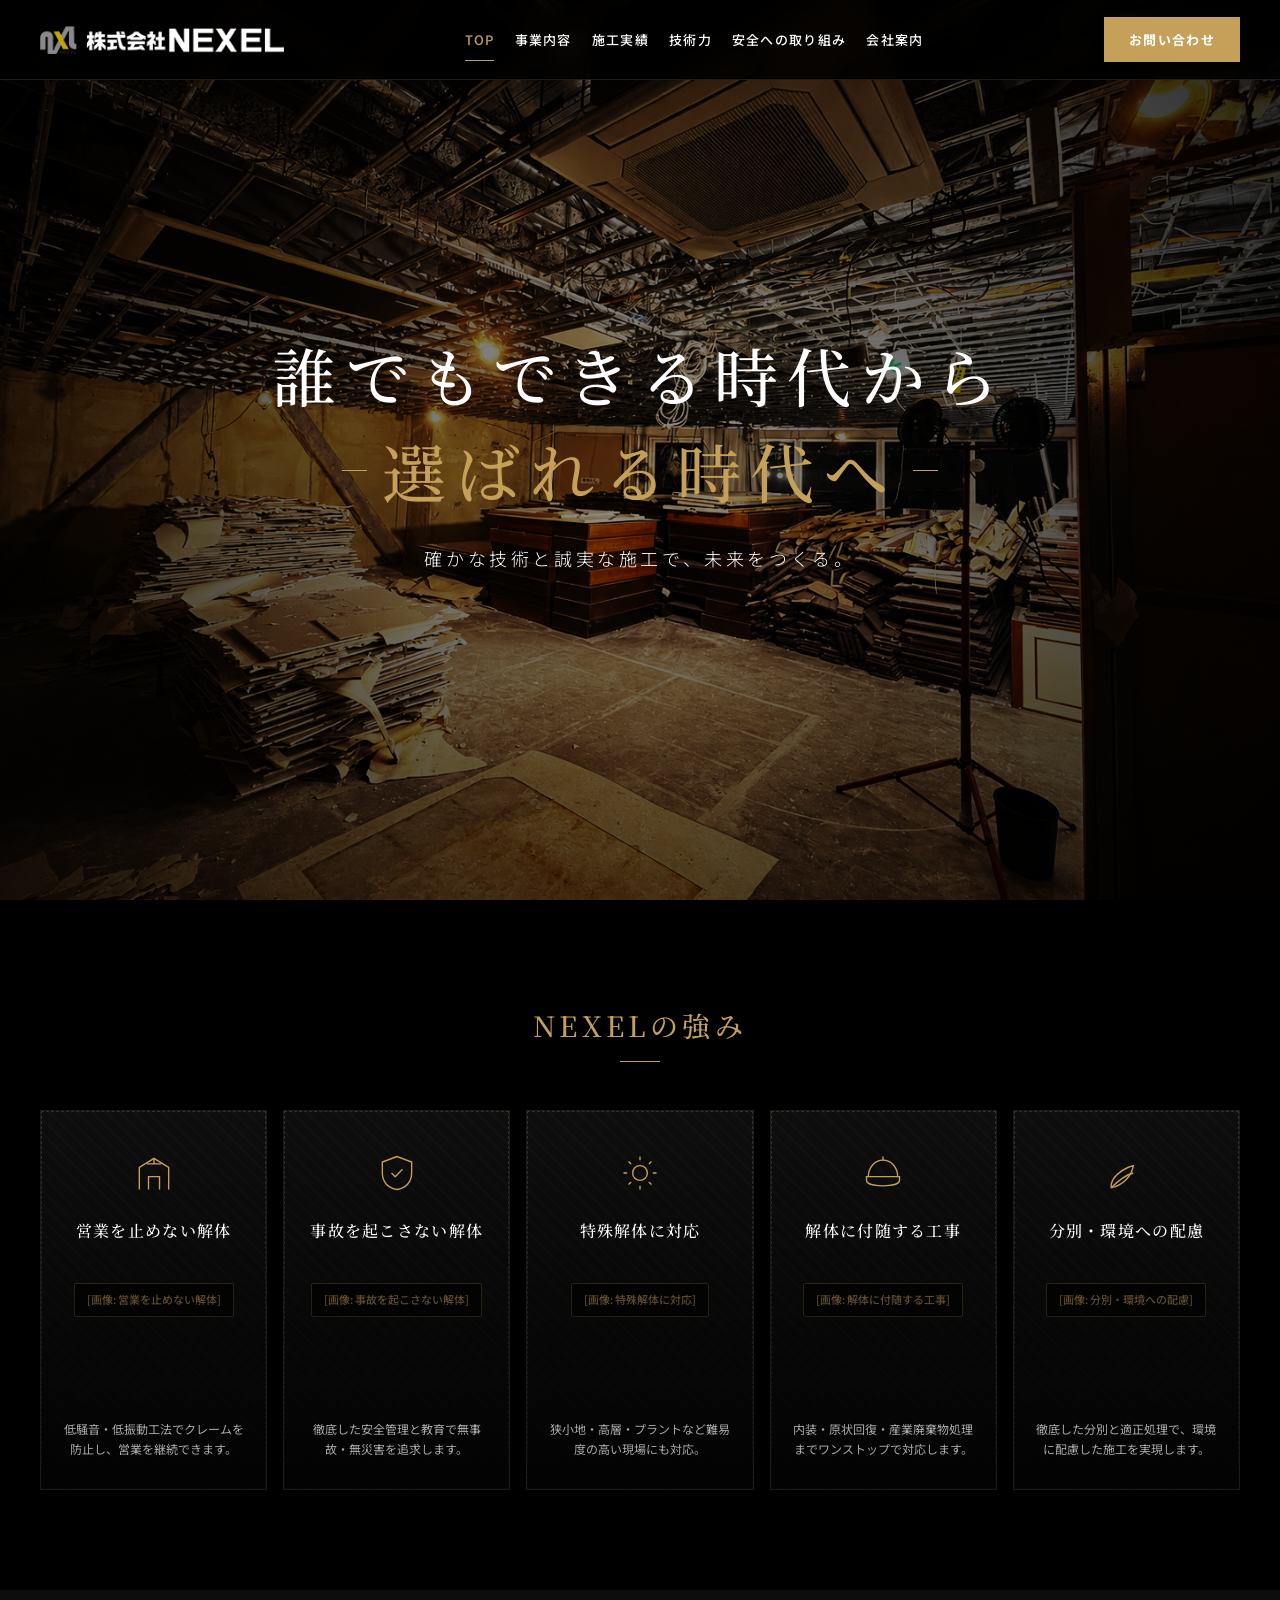
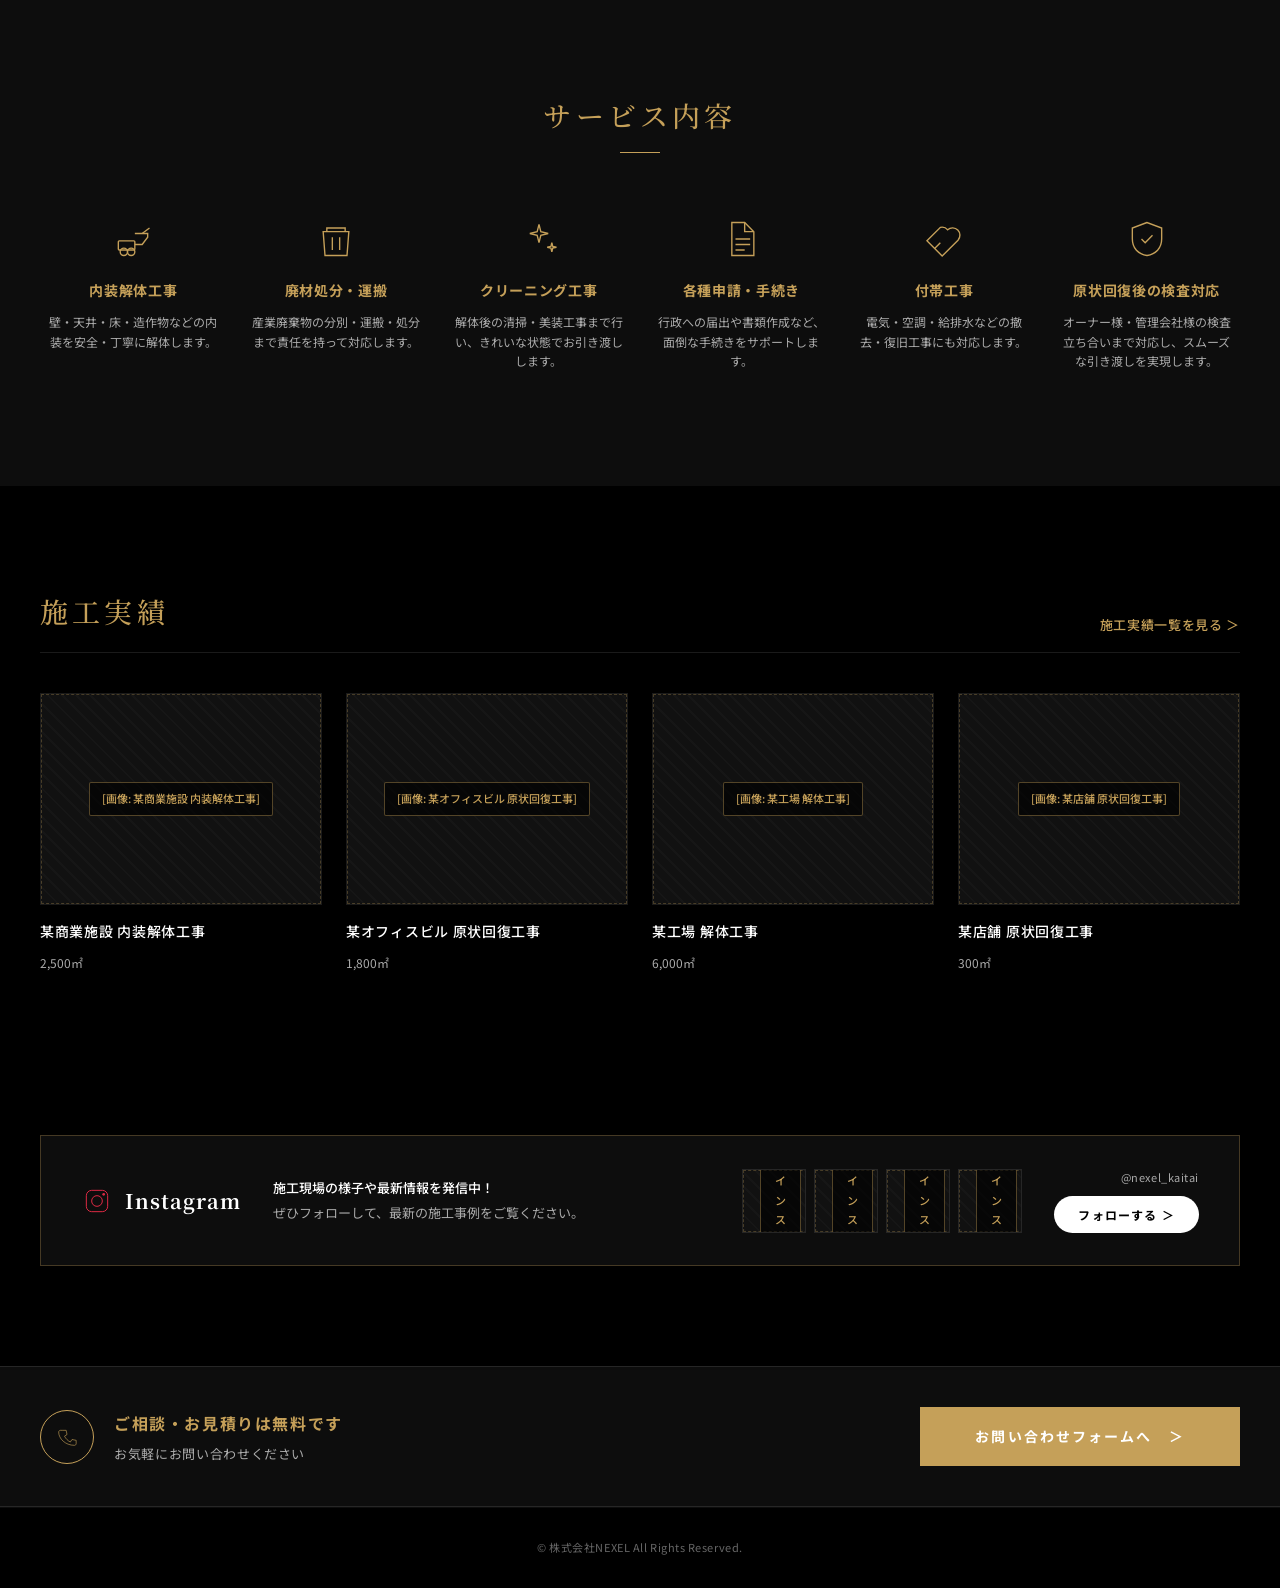
==== index.html @ bd481fdb "style: ファーストビューの画像をヒーロー画像.pngに変更し、無限ズームモーション（Ken Burns効果）を実装" ====
<!DOCTYPE html>
<html lang="ja">

<head>
  <meta charset="UTF-8">
  <meta name="viewport" content="width=device-width, initial-scale=1.0">
  <title>株式会社NEXEL（ネクセル） - 確かな技術と誠実な施工で、未来をつくる。</title>
  <meta name="description" content="株式会社NEXEL（ネクセル）は、営業を止めない解体、無事故の安全管理、特殊解体、付帯工事、分別・環境配慮など、高度な技術で高品質な解体工事を提供する専門企業です。">
  <link rel="stylesheet" href="css/style.css">
</head>

<body>

  <!-- Header -->
  <header class="header">
    <div class="container header__inner">
      <div class="header__logo">
        <a href="index.html">
          <img src="images/logo.png" alt="NEXEL ロゴ">
        </a>
      </div>

      <nav class="header__nav">
        <ul class="header__nav-list">
          <li class="header__nav-item"><a href="index.html" class="header__nav-link is-active">TOP</a></li>
          <li class="header__nav-item"><a href="index.html#business" class="header__nav-link">事業内容</a></li>
          <li class="header__nav-item"><a href="works.html" class="header__nav-link">施工実績</a></li>
          <li class="header__nav-item has-dropdown">
            <a href="index.html#technology" class="header__nav-link">技術力</a>
            <ul class="header__dropdown-menu">
              <li><a href="demolition.html">営業を止めない解体</a></li>
              <li><a href="safety.html">事故を起こさない解体</a></li>
              <li><a href="special.html">特殊解体に対応</a></li>
              <li><a href="ancillary.html">解体に付随する工事</a></li>
              <li><a href="environment.html">分別・環境への配慮</a></li>
            </ul>
          </li>
          <li class="header__nav-item"><a href="safety.html" class="header__nav-link">安全への取り組み</a></li>
          <li class="header__nav-item"><a href="company.html" class="header__nav-link">会社案内</a></li>
        </ul>
      </nav>

      <div class="header__cta">
        <a href="contact.html" class="btn-contact">お問い合わせ</a>
      </div>

      <button class="header__menu-btn" aria-label="メニューを開く" aria-expanded="false">
        <span></span>
        <span></span>
        <span></span>
      </button>
    </div>
  </header>

  <main class="top-main">

    <!-- Hero Section -->
    <section class="hero" id="top">
      <div class="hero__bg is-active">
        <div class="hero__bg-slide is-active" style="background-image: url('images/ヒーロー画像.png');"></div>
        <div class="hero__overlay"></div>
      </div>
      <div class="hero__inner">
        <h1 class="hero__title">
          誰でもできる時代から<br>
          <span class="gold-text">選ばれる時代へ</span>
        </h1>
        <p class="hero__sub">確かな技術と誠実な施工で、未来をつくる。</p>
      </div>
    </section>

    <!-- Strengths Section (NEXELの強み) -->
    <section class="strengths-sec" id="technology">
      <div class="container">
        <h2 class="section-title">NEXELの強み</h2>
        <div class="strengths-grid">

          <!-- Card 1 -->
          <a href="demolition.html" class="strength-card">
            <div class="strength-card__bg">
              <div class="image-placeholder"><span>[画像: 営業を止めない解体]</span></div>
            </div>
            <div class="strength-card__overlay"></div>
            <div class="strength-card__content">
              <div class="strength-card__icon">
                <img src="images/icons/icon-building.svg" alt="建物のアイコン">
              </div>
              <h3 class="strength-card__title">営業を止めない解体</h3>
              <p class="strength-card__desc">低騒音・低振動工法でクレームを防止し、営業を継続できます。</p>
            </div>
          </a>

          <!-- Card 2 -->
          <a href="safety.html" class="strength-card">
            <div class="strength-card__bg">
              <div class="image-placeholder"><span>[画像: 事故を起こさない解体]</span></div>
            </div>
            <div class="strength-card__overlay"></div>
            <div class="strength-card__content">
              <div class="strength-card__icon">
                <img src="images/icons/icon-shield.svg" alt="盾のアイコン">
              </div>
              <h3 class="strength-card__title">事故を起こさない解体</h3>
              <p class="strength-card__desc">徹底した安全管理と教育で無事故・無災害を追求します。</p>
            </div>
          </a>

          <!-- Card 3 -->
          <a href="special.html" class="strength-card">
            <div class="strength-card__bg">
              <div class="image-placeholder"><span>[画像: 特殊解体に対応]</span></div>
            </div>
            <div class="strength-card__overlay"></div>
            <div class="strength-card__content">
              <div class="strength-card__icon">
                <img src="images/icons/icon-gear.svg" alt="歯車のアイコン">
              </div>
              <h3 class="strength-card__title">特殊解体に対応</h3>
              <p class="strength-card__desc">狭小地・高層・プラントなど難易度の高い現場にも対応。</p>
            </div>
          </a>

          <!-- Card 4 -->
          <a href="ancillary.html" class="strength-card">
            <div class="strength-card__bg">
              <div class="image-placeholder"><span>[画像: 解体に付随する工事]</span></div>
            </div>
            <div class="strength-card__overlay"></div>
            <div class="strength-card__content">
              <div class="strength-card__icon">
                <img src="images/icons/icon-helmet.svg" alt="ヘルメットのアイコン">
              </div>
              <h3 class="strength-card__title">解体に付随する工事</h3>
              <p class="strength-card__desc">内装・原状回復・産業廃棄物処理までワンストップで対応します。</p>
            </div>
          </a>

          <!-- Card 5 -->
          <a href="environment.html" class="strength-card">
            <div class="strength-card__bg">
              <div class="image-placeholder"><span>[画像: 分別・環境への配慮]</span></div>
            </div>
            <div class="strength-card__overlay"></div>
            <div class="strength-card__content">
              <div class="strength-card__icon">
                <img src="images/icons/icon-leaf.svg" alt="葉っぱのアイコン">
              </div>
              <h3 class="strength-card__title">分別・環境への配慮</h3>
              <p class="strength-card__desc">徹底した分別と適正処理で、環境に配慮した施工を実現します。</p>
            </div>
          </a>

        </div>
      </div>
    </section>

    <!-- Services Section (サービス内容) -->
    <section class="services-sec" id="business">
      <div class="container">
        <h2 class="section-title">サービス内容</h2>
        <div class="services-grid">

          <!-- Service 1 -->
          <div class="service-card">
            <div class="service-card__icon">
              <img src="images/icons/icon-excavator.svg" alt="ショベルカーアイコン">
            </div>
            <h3 class="service-card__title">内装解体工事</h3>
            <p class="service-card__desc">壁・天井・床・造作物などの内装を安全・丁寧に解体します。</p>
          </div>

          <!-- Service 2 -->
          <div class="service-card">
            <div class="service-card__icon">
              <img src="images/icons/icon-trash.svg" alt="ゴミ箱アイコン">
            </div>
            <h3 class="service-card__title">廃材処分・運搬</h3>
            <p class="service-card__desc">産業廃棄物の分別・運搬・処分まで責任を持って対応します。</p>
          </div>

          <!-- Service 3 -->
          <div class="service-card">
            <div class="service-card__icon">
              <img src="images/icons/icon-sparkles.svg" alt="キラキラアイコン">
            </div>
            <h3 class="service-card__title">クリーニング工事</h3>
            <p class="service-card__desc">解体後の清掃・美装工事まで行い、きれいな状態でお引き渡しします。</p>
          </div>

          <!-- Service 4 -->
          <div class="service-card">
            <div class="service-card__icon">
              <img src="images/icons/icon-document.svg" alt="書類アイコン">
            </div>
            <h3 class="service-card__title">各種申請・手続き</h3>
            <p class="service-card__desc">行政への届出や書類作成など、面倒な手続きをサポートします。</p>
          </div>

          <!-- Service 5 -->
          <div class="service-card">
            <div class="service-card__icon">
              <img src="images/icons/icon-wrench.svg" alt="スパナアイコン">
            </div>
            <h3 class="service-card__title">付帯工事</h3>
            <p class="service-card__desc">電気・空調・給排水などの撤去・復旧工事にも対応します。</p>
          </div>

          <!-- Service 6 -->
          <div class="service-card">
            <div class="service-card__icon">
              <img src="images/icons/icon-shield.svg" alt="盾アイコン">
            </div>
            <h3 class="service-card__title">原状回復後の検査対応</h3>
            <p class="service-card__desc">オーナー様・管理会社様の検査立ち合いまで対応し、スムーズな引き渡しを実現します。</p>
          </div>

        </div>
      </div>
    </section>

    <!-- Works Section (施工実績) -->
    <section class="works-sec" id="works">
      <div class="container">
        <div class="works-sec__header">
          <h2 class="section-title">施工実績</h2>
          <a href="works.html" class="btn-text-link">
            施工実績一覧を見る ＞
          </a>
        </div>

        <div class="works-grid">

          <!-- Work 1 -->
          <a href="works.html" class="work-card">
            <div class="work-card__image-wrapper">
              <div class="image-placeholder"><span>[画像: 某商業施設 内装解体工事]</span></div>
            </div>
            <h3 class="work-card__title">某商業施設 内装解体工事</h3>
            <span class="work-card__meta">2,500㎡</span>
          </a>

          <!-- Work 2 -->
          <a href="works.html" class="work-card">
            <div class="work-card__image-wrapper">
              <div class="image-placeholder"><span>[画像: 某オフィスビル 原状回復工事]</span></div>
            </div>
            <h3 class="work-card__title">某オフィスビル 原状回復工事</h3>
            <span class="work-card__meta">1,800㎡</span>
          </a>

          <!-- Work 3 -->
          <a href="works.html" class="work-card">
            <div class="work-card__image-wrapper">
              <div class="image-placeholder"><span>[画像: 某工場 解体工事]</span></div>
            </div>
            <h3 class="work-card__title">某工場 解体工事</h3>
            <span class="work-card__meta">6,000㎡</span>
          </a>

          <!-- Work 4 -->
          <a href="works.html" class="work-card">
            <div class="work-card__image-wrapper">
              <div class="image-placeholder"><span>[画像: 某店舗 原状回復工事]</span></div>
            </div>
            <h3 class="work-card__title">某店舗 原状回復工事</h3>
            <span class="work-card__meta">300㎡</span>
          </a>

        </div>
      </div>
    </section>

    <!-- Instagram Section -->
    <section class="instagram-sec">
      <div class="container">
        <div class="instagram-box">
          <div class="instagram-box__logo">
            <img src="images/icons/icon-instagram.svg" alt="Instagramアイコン" class="instagram-box__icon">
            <span class="instagram-box__name">Instagram</span>
          </div>

          <div class="instagram-box__text">
            <p>施工現場の様子や最新情報を発信中！</p>
            <p>ぜひフォローして、最新の施工事例をご覧ください。</p>
          </div>

          <div class="instagram-box__gallery">
            <div class="instagram-box__thumb">
              <div class="image-placeholder" style="aspect-ratio: 1;"><span>[画像: インスタ1]</span></div>
            </div>
            <div class="instagram-box__thumb">
              <div class="image-placeholder" style="aspect-ratio: 1;"><span>[画像: インスタ2]</span></div>
            </div>
            <div class="instagram-box__thumb">
              <div class="image-placeholder" style="aspect-ratio: 1;"><span>[画像: インスタ3]</span></div>
            </div>
            <div class="instagram-box__thumb">
              <div class="image-placeholder" style="aspect-ratio: 1;"><span>[画像: インスタ4]</span></div>
            </div>
          </div>

          <div class="instagram-box__action">
            <span class="instagram-box__handle">@nexel_kaitai</span>
            <a href="#" class="btn-follow" target="_blank" rel="noopener noreferrer">フォローする ＞</a>
          </div>
        </div>
      </div>
    </section>

    <!-- Unified CTA Banner -->
    <section class="cta-banner">
      <div class="container cta-banner__inner">
        <div class="cta-banner__contact">
          <div class="cta-banner__phone-icon">
            <img src="images/icons/icon-phone.svg" alt="電話アイコン">
          </div>
          <div class="cta-banner__info">
            <p class="cta-banner__lead">ご相談・お見積りは無料です</p>
            <p class="cta-banner__sub">お気軽にお問い合わせください</p>
          </div>
        </div>
        <a href="contact.html" class="btn-cta-submit">
          お問い合わせフォームへ
          <span>＞</span>
        </a>
      </div>
    </section>

  </main>

  <!-- Footer -->
  <footer class="footer">
    <div class="container">
      <p class="footer__copy">© 株式会社NEXEL All Rights Reserved.</p>
    </div>
  </footer>

  <!-- Menu toggle JS -->
  <script>
    document.addEventListener('DOMContentLoaded', () => {
      const menuBtn = document.querySelector('.header__menu-btn');
      const headerNav = document.querySelector('.header__nav');

      menuBtn.addEventListener('click', () => {
        const isActive = menuBtn.classList.toggle('is-active');
        headerNav.classList.toggle('is-active');
        menuBtn.setAttribute('aria-expanded', isActive);
      });

      // Close menu when clicking nav links
      document.querySelectorAll('.header__nav-link').forEach(link => {
        link.addEventListener('click', () => {
          menuBtn.classList.remove('is-active');
          headerNav.classList.remove('is-active');
          menuBtn.setAttribute('aria-expanded', 'false');
        });
      });
    });
  </script>

</body>

</html>
---- css/style.css ----
@import url('https://fonts.googleapis.com/css2?family=Noto+Sans+JP:wght@300;400;500;700&family=Noto+Serif+JP:wght@400;500;700&display=swap');

/* ========================================
   Design System Variables & Base Resets
   ======================================== */
:root {
  --color-bg-base: #000000;
  --color-bg-panel: #0d0d0d;
  --color-bg-card: #141414;
  --color-gold: #c5a059;
  --color-gold-hover: #e0bb75;
  --color-white: #ffffff;
  --color-gray-light: #f5f5f5;
  --color-gray: #aaaaaa;
  --color-gray-dark: #222222;
  --color-border: rgba(197, 160, 89, 0.3);
  --color-border-subtle: rgba(255, 255, 255, 0.1);
  
  --font-sans: "Noto Sans JP", "Hiragino Kaku Gothic ProN", "Yu Gothic", sans-serif;
  --font-serif: "Noto Serif JP", "Hiragino Mincho ProN", "Yu Mincho", serif;
  
  --container-width: 1200px;
  --container-padding: 40px;
  --transition-smooth: 0.4s cubic-bezier(0.25, 0.8, 0.25, 1);
  --transition-fast: 0.2s ease;
}

*, *::before, *::after {
  box-sizing: border-box;
  margin: 0;
  padding: 0;
}

html {
  scroll-behavior: smooth;
  background-color: var(--color-bg-base);
}

body {
  font-family: var(--font-sans);
  font-size: 15px;
  line-height: 1.8;
  color: var(--color-white);
  background-color: var(--color-bg-base);
  -webkit-font-smoothing: antialiased;
}

img {
  max-width: 100%;
  height: auto;
  vertical-align: middle;
}

a {
  color: inherit;
  text-decoration: none;
  transition: all var(--transition-fast);
}

ul, ol {
  list-style: none;
}

/* Common Layout Components */
.container {
  width: 100%;
  max-width: calc(var(--container-width) + var(--container-padding) * 2);
  margin-inline: auto;
  padding-inline: var(--container-padding);
}

/* Image Placeholders */
.image-placeholder {
  background-color: #111111;
  background-image: repeating-linear-gradient(45deg, rgba(255,255,255,0.02) 0px, rgba(255,255,255,0.02) 2px, transparent 2px, transparent 10px);
  border: 1px dashed var(--color-border);
  color: var(--color-gold);
  display: flex;
  align-items: center;
  justify-content: center;
  font-size: 11px;
  font-weight: 500;
  text-align: center;
  box-sizing: border-box;
  padding: 16px;
  position: absolute;
  inset: 0;
  width: 100%;
  height: 100%;
  z-index: 1;
  transition: all var(--transition-smooth);
}

.image-placeholder span {
  display: inline-block;
  background: rgba(0, 0, 0, 0.6);
  border: 1px solid rgba(197, 160, 89, 0.4);
  padding: 6px 12px;
  border-radius: 2px;
}

.image-placeholder.is-hero {
  background-color: #050505;
}

/* Ensure all image container wrappers establish relative context for absolute placeholders */
.work-card__image-wrapper,
.work-card-large__img-wrapper,
.instagram-box__thumb,
.method-row__img,
.safety-action-card__img,
.flow-step-card__img,
.example-item__img,
.philo-split__left,
.overview-img,
.access-map,
.safety-promise-panel__image {
  position: relative;
  overflow: hidden;
}

/* ========================================
   Header Navigation
   ======================================== */
.header {
  position: fixed;
  top: 0;
  left: 0;
  z-index: 1000;
  width: 100%;
  height: 80px;
  background-color: rgba(0, 0, 0, 0.85);
  backdrop-filter: blur(10px);
  -webkit-backdrop-filter: blur(10px);
  border-bottom: 1px solid var(--color-border-subtle);
  transition: background-color var(--transition-fast);
}

.header__inner {
  display: flex;
  align-items: center;
  justify-content: space-between;
  height: 100%;
}

.header__logo img {
  display: block;
  height: 28px;
  width: auto;
}

.header__nav {
  display: flex;
  align-items: center;
  height: 100%;
}

.header__nav-list {
  display: flex;
  align-items: center;
  gap: 20px;
  height: 100%;
}

.header__nav-item {
  height: 100%;
  display: flex;
  align-items: center;
}

.header__nav-link {
  font-size: 13px;
  font-weight: 500;
  letter-spacing: 0.1em;
  color: var(--color-white);
  padding: 10px 0;
  position: relative;
  white-space: nowrap;
}

.header__nav-link::after {
  content: "";
  position: absolute;
  bottom: 0;
  left: 50%;
  transform: translateX(-50%);
  width: 0;
  height: 1px;
  background-color: var(--color-gold);
  transition: width var(--transition-fast);
}

.header__nav-link:hover {
  color: var(--color-gold);
}

.header__nav-link:hover::after,
.header__nav-link.is-active::after {
  width: 100%;
}

.header__nav-link.is-active {
  color: var(--color-gold);
}

.header__cta {
  display: flex;
  align-items: center;
}

.btn-contact {
  display: inline-flex;
  align-items: center;
  justify-content: center;
  background-color: var(--color-gold);
  color: var(--color-white);
  font-size: 13px;
  font-weight: 700;
  letter-spacing: 0.1em;
  padding: 10px 24px;
  border: 1px solid var(--color-gold);
  transition: all var(--transition-fast);
}

.btn-contact:hover {
  background-color: transparent;
  color: var(--color-gold);
}

/* Mobile Menu Button */
.header__menu-btn {
  display: none;
  flex-direction: column;
  justify-content: center;
  gap: 6px;
  width: 30px;
  height: 30px;
  background: none;
  border: none;
  cursor: pointer;
  z-index: 1010;
}

.header__menu-btn span {
  display: block;
  width: 100%;
  height: 2px;
  background-color: var(--color-white);
  transition: transform var(--transition-fast), opacity var(--transition-fast);
}

/* Mobile menu open states */
.header__menu-btn.is-active span:nth-child(1) {
  transform: translateY(8px) rotate(45deg);
}
.header__menu-btn.is-active span:nth-child(2) {
  opacity: 0;
}
.header__menu-btn.is-active span:nth-child(3) {
  transform: translateY(-8px) rotate(-45deg);
}

/* Header Dropdown Menu */
.header__nav-item.has-dropdown {
  position: relative;
}

/* Desktop dropdown */
@media (min-width: 769px) {
  .header__dropdown-menu {
    position: absolute;
    top: 100%;
    left: 50%;
    transform: translateX(-50%) translateY(15px);
    width: 240px;
    background-color: rgba(10, 10, 10, 0.95);
    backdrop-filter: blur(12px);
    -webkit-backdrop-filter: blur(12px);
    border: 1px solid rgba(255, 255, 255, 0.15);
    border-radius: 4px;
    padding: 8px 0;
    box-shadow: 0 10px 30px rgba(0, 0, 0, 0.6);
    opacity: 0;
    visibility: hidden;
    pointer-events: none;
    transition: opacity 0.3s cubic-bezier(0.16, 1, 0.3, 1), transform 0.3s cubic-bezier(0.16, 1, 0.3, 1), visibility 0.3s cubic-bezier(0.16, 1, 0.3, 1);
    z-index: 1000;
  }

  /* Triangle pointer */
  .header__dropdown-menu::before {
    content: "";
    position: absolute;
    bottom: 100%;
    left: 50%;
    transform: translateX(-50%);
    border-width: 6px;
    border-style: solid;
    border-color: transparent transparent rgba(10, 10, 10, 0.95) transparent;
  }

  .header__nav-item.has-dropdown:hover .header__dropdown-menu {
    opacity: 1;
    visibility: visible;
    pointer-events: auto;
    transform: translateX(-50%) translateY(0);
  }

  .header__dropdown-menu li {
    width: 100%;
  }

  .header__dropdown-menu li a {
    display: block;
    padding: 12px 20px;
    font-size: 13px;
    color: rgba(255, 255, 255, 0.85);
    transition: all var(--transition-fast);
    text-align: left;
    border-bottom: 1px solid rgba(255, 255, 255, 0.05);
  }

  .header__dropdown-menu li:last-child a {
    border-bottom: none;
  }

  .header__dropdown-menu li a:hover {
    color: var(--color-gold);
    background-color: rgba(255, 255, 255, 0.03);
    padding-left: 24px;
  }
}

/* Mobile dropdown */
@media (max-width: 768px) {
  .header__dropdown-menu {
    width: 100%;
    padding: 4px 0 12px 16px;
    border-left: 1px solid rgba(212, 175, 55, 0.2);
    margin-top: 4px;
    margin-left: 8px;
  }

  .header__dropdown-menu li {
    width: 100%;
  }

  .header__dropdown-menu li a {
    display: block;
    padding: 10px 0;
    font-size: 13px;
    color: rgba(255, 255, 255, 0.7);
    transition: color 0.2s ease;
  }

  .header__dropdown-menu li a:hover,
  .header__dropdown-menu li a:active {
    color: var(--color-gold);
  }
}

/* ========================================
   Main / TOP page layout
   ======================================== */
.top-main {
  padding-top: 0;
}

/* Hero Section */
.hero {
  position: relative;
  height: 100vh;
  min-height: 600px;
  display: flex;
  align-items: center;
  justify-content: center;
  text-align: center;
  overflow: hidden;
}

.hero__bg {
  position: absolute;
  inset: 0;
  z-index: 1;
  -webkit-mask-image: linear-gradient(to right, rgba(0,0,0,1) 50%, rgba(0,0,0,0) 100%);
  mask-image: linear-gradient(to right, rgba(0,0,0,1) 50%, rgba(0,0,0,0) 100%);
  -webkit-mask-size: 200% 100%;
  mask-size: 200% 100%;
  -webkit-mask-position: 120% 0;
  mask-position: 120% 0;
}

.hero__bg.is-active {
  animation: hero-gradient-reveal 4s cubic-bezier(0.25, 1, 0.3, 1) forwards;
}

.hero__bg-slide {
  position: absolute;
  inset: 0;
  background-size: cover;
  background-position: center;
  background-repeat: no-repeat;
  z-index: 1;
  opacity: 0;
  transform-origin: center;
}

.hero__bg-slide.is-active {
  opacity: 1;
  animation: hero-zoom 24s ease-in-out infinite alternate;
}

@keyframes hero-gradient-reveal {
  0% {
    -webkit-mask-position: 120% 0;
    mask-position: 120% 0;
  }
  100% {
    -webkit-mask-position: 0% 0;
    mask-position: 0% 0;
  }
}

@keyframes hero-zoom {
  0% {
    transform: scale(1);
  }
  100% {
    transform: scale(1.1);
  }
}

.hero__overlay {
  position: absolute;
  inset: 0;
  z-index: 2;
  background: radial-gradient(circle, rgba(0,0,0,0.4) 0%, rgba(0,0,0,0.85) 100%);
}

.hero__inner {
  position: relative;
  z-index: 3;
  width: 100%;
  max-width: 900px;
  padding-inline: 20px;
}

.hero__title {
  font-family: var(--font-serif);
  font-size: clamp(32px, 5vw, 64px);
  font-weight: 500;
  letter-spacing: 0.15em;
  color: var(--color-white);
  line-height: 1.5;
  margin-bottom: 24px;
}

.hero__title span.gold-text {
  color: var(--color-gold);
  display: inline-block;
  position: relative;
  padding-inline: 40px;
}

.hero__title span.gold-text::before,
.hero__title span.gold-text::after {
  content: "";
  position: absolute;
  top: 50%;
  width: 25px;
  height: 1px;
  background-color: var(--color-gold);
}

.hero__title span.gold-text::before {
  left: 0;
}

.hero__title span.gold-text::after {
  right: 0;
}

.hero__sub {
  font-size: clamp(14px, 1.8vw, 18px);
  font-weight: 300;
  letter-spacing: 0.2em;
  color: var(--color-white);
  margin-top: 16px;
}

/* Common Section Typography */
.section-title {
  font-family: var(--font-serif);
  font-size: 28px;
  font-weight: 500;
  letter-spacing: 0.15em;
  color: var(--color-gold);
  text-align: center;
  margin-bottom: 48px;
  position: relative;
  padding-bottom: 12px;
}

.section-title::after {
  content: "";
  position: absolute;
  bottom: 0;
  left: 50%;
  transform: translateX(-50%);
  width: 40px;
  height: 1px;
  background-color: var(--color-gold);
}

/* Strengths Section */
.strengths-sec {
  padding: 100px 0;
  background-color: var(--color-bg-base);
}

.strengths-grid {
  display: grid;
  grid-template-columns: repeat(5, 1fr);
  gap: 16px;
}

.strength-card {
  position: relative;
  height: 380px;
  overflow: hidden;
  border: 1px solid var(--color-border-subtle);
  transition: border-color var(--transition-smooth);
}

.strength-card__bg {
  position: absolute;
  inset: 0;
  z-index: 1;
}

.strength-card__bg img {
  width: 100%;
  height: 100%;
  object-fit: cover;
  filter: grayscale(100%) brightness(0.3);
  transition: transform var(--transition-smooth), filter var(--transition-smooth);
}

.strength-card__overlay {
  position: absolute;
  inset: 0;
  z-index: 2;
  background: linear-gradient(to bottom, rgba(0,0,0,0.2) 0%, rgba(0,0,0,0.85) 100%);
}

.strength-card__content {
  position: relative;
  z-index: 3;
  height: 100%;
  padding: 40px 20px 30px;
  display: flex;
  flex-direction: column;
  align-items: center;
  text-align: center;
}

.strength-card__icon {
  width: 44px;
  height: 44px;
  margin-bottom: 24px;
  transition: transform var(--transition-smooth);
}

.strength-card__icon img {
  width: 100%;
  height: 100%;
  object-fit: contain;
}

.strength-card__title {
  font-family: var(--font-serif);
  font-size: 16px;
  font-weight: 500;
  letter-spacing: 0.08em;
  color: var(--color-white);
  margin-bottom: 16px;
  line-height: 1.5;
}

.strength-card__desc {
  font-size: 12px;
  line-height: 1.7;
  color: var(--color-gray);
  margin-top: auto;
}

/* Strengths Hover Effects */
.strength-card:hover {
  border-color: var(--color-gold);
}

.strength-card:hover .strength-card__bg img {
  transform: scale(1.08);
  filter: grayscale(20%) brightness(0.5);
}

.strength-card:hover .strength-card__icon {
  transform: translateY(-5px);
}

/* Services Section */
.services-sec {
  padding: 100px 0;
  background-color: var(--color-bg-panel);
}

.services-grid {
  display: grid;
  grid-template-columns: repeat(6, 1fr);
  gap: 24px 16px;
}

.service-card {
  display: flex;
  flex-direction: column;
  align-items: center;
  text-align: center;
  padding: 16px 8px;
}

.service-card__icon {
  width: 44px;
  height: 44px;
  margin-bottom: 20px;
}

.service-card__icon img {
  width: 100%;
  height: 100%;
  object-fit: contain;
}

.service-card__title {
  font-size: 14px;
  font-weight: 700;
  letter-spacing: 0.05em;
  color: var(--color-gold);
  margin-bottom: 12px;
  line-height: 1.4;
}

.service-card__desc {
  font-size: 12px;
  line-height: 1.6;
  color: var(--color-gray);
}

/* Works Section */
.works-sec {
  padding: 100px 0;
  background-color: var(--color-bg-base);
}

.works-sec__header {
  display: flex;
  align-items: flex-end;
  justify-content: space-between;
  margin-bottom: 40px;
  border-bottom: 1px solid var(--color-border-subtle);
  padding-bottom: 16px;
}

.works-sec__header .section-title {
  text-align: left;
  margin-bottom: 0;
  padding-bottom: 0;
}

.works-sec__header .section-title::after {
  display: none;
}

.btn-text-link {
  font-size: 13px;
  font-weight: 500;
  letter-spacing: 0.05em;
  color: var(--color-gold);
  display: inline-flex;
  align-items: center;
  gap: 8px;
}

.btn-text-link:hover {
  color: var(--color-gold-hover);
  transform: translateX(3px);
}

.works-grid {
  display: grid;
  grid-template-columns: repeat(4, 1fr);
  gap: 24px;
}

.work-card {
  display: block;
}

.work-card__image-wrapper {
  aspect-ratio: 4 / 3;
  overflow: hidden;
  margin-bottom: 16px;
  border: 1px solid var(--color-border-subtle);
}

.work-card__image {
  width: 100%;
  height: 100%;
  object-fit: cover;
  filter: grayscale(100%) brightness(0.8);
  transition: transform var(--transition-smooth), filter var(--transition-smooth);
}

.work-card__title {
  font-size: 14px;
  font-weight: 500;
  letter-spacing: 0.05em;
  color: var(--color-white);
  line-height: 1.5;
  margin-bottom: 6px;
}

.work-card__meta {
  font-size: 12px;
  color: var(--color-gray);
}

/* Works Card Hover */
.work-card:hover .work-card__image {
  transform: scale(1.05);
  filter: grayscale(0%) brightness(1);
}

.work-card:hover .work-card__title {
  color: var(--color-gold);
}

/* Instagram Section */
.instagram-sec {
  padding: 60px 0 100px;
  background-color: var(--color-bg-base);
}

.instagram-box {
  display: grid;
  grid-template-columns: auto 1fr auto auto;
  align-items: center;
  gap: 32px;
  padding: 32px 40px;
  border: 1px solid var(--color-border);
  background-color: var(--color-bg-panel);
  position: relative;
}

.instagram-box__logo {
  display: flex;
  align-items: center;
  gap: 12px;
}

.instagram-box__icon {
  width: 32px;
  height: 32px;
}

.instagram-box__name {
  font-family: var(--font-serif);
  font-size: 20px;
  font-weight: 700;
  letter-spacing: 0.05em;
  color: var(--color-white);
}

.instagram-box__text {
  font-size: 13px;
  color: var(--color-gray);
  line-height: 1.6;
}

.instagram-box__text p:first-child {
  color: var(--color-white);
  font-weight: 500;
  margin-bottom: 4px;
}

.instagram-box__gallery {
  display: flex;
  gap: 8px;
}

.instagram-box__thumb {
  width: 64px;
  height: 64px;
  overflow: hidden;
  border: 1px solid var(--color-border-subtle);
}

.instagram-box__thumb img {
  width: 100%;
  height: 100%;
  object-fit: cover;
  transition: transform var(--transition-fast);
}

.instagram-box__thumb:hover img {
  transform: scale(1.1);
}

.instagram-box__action {
  display: flex;
  flex-direction: column;
  align-items: flex-end;
  gap: 8px;
}

.instagram-box__handle {
  font-size: 11px;
  color: var(--color-gray);
  letter-spacing: 0.05em;
}

.btn-follow {
  display: inline-flex;
  align-items: center;
  justify-content: center;
  background-color: var(--color-white);
  color: var(--color-bg-base);
  font-size: 12px;
  font-weight: 700;
  letter-spacing: 0.1em;
  padding: 8px 24px;
  border-radius: 999px;
  transition: all var(--transition-fast);
}

.btn-follow:hover {
  background-color: var(--color-gold);
  color: var(--color-white);
}

/* ========================================
   Unified CTA Banner
   ======================================== */
.cta-banner {
  background-color: var(--color-bg-panel);
  border-top: 1px solid var(--color-border-subtle);
  border-bottom: 1px solid var(--color-border-subtle);
}

.cta-banner__inner {
  display: flex;
  align-items: center;
  justify-content: space-between;
  padding-block: 40px;
}

.cta-banner__contact {
  display: flex;
  align-items: center;
  gap: 20px;
}

.cta-banner__phone-icon {
  width: 54px;
  height: 54px;
  border: 1px solid var(--color-gold);
  border-radius: 50%;
  display: flex;
  align-items: center;
  justify-content: center;
}

.cta-banner__phone-icon img {
  width: 20px;
  height: 20px;
}

.cta-banner__info {
  display: flex;
  flex-direction: column;
  gap: 4px;
}

.cta-banner__lead {
  font-size: 16px;
  font-weight: 700;
  letter-spacing: 0.1em;
  color: var(--color-gold);
}

.cta-banner__sub {
  font-size: 13px;
  color: var(--color-gray);
  letter-spacing: 0.05em;
}

.btn-cta-submit {
  display: inline-flex;
  align-items: center;
  justify-content: center;
  gap: 16px;
  background-color: var(--color-gold);
  color: var(--color-white);
  font-size: 14px;
  font-weight: 700;
  letter-spacing: 0.15em;
  padding: 16px 48px;
  border: 1px solid var(--color-gold);
  min-width: 320px;
  transition: all var(--transition-fast);
}

.btn-cta-submit img {
  width: 8px;
  height: auto;
  transition: transform var(--transition-fast);
}

.btn-cta-submit:hover {
  background-color: transparent;
  color: var(--color-gold);
}

.btn-cta-submit:hover img {
  transform: translateX(5px);
}

/* ========================================
   Footer
   ======================================== */
.footer {
  background-color: var(--color-bg-base);
  padding: 30px 0;
  border-top: 1px solid rgba(255, 255, 255, 0.05);
}

.footer__copy {
  font-size: 11px;
  color: rgba(255, 255, 255, 0.4);
  text-align: center;
  letter-spacing: 0.05em;
}

/* ========================================
   Subpages Common Styling
   ======================================== */
.sub-page {
  padding-top: 80px; /* Header space */
  background-color: var(--color-bg-base);
}

/* Breadcrumbs */
.breadcrumbs {
  padding: 20px 0;
  background-color: var(--color-bg-base);
  border-bottom: 1px solid var(--color-border-subtle);
}

.breadcrumbs__list {
  display: flex;
  align-items: center;
  flex-wrap: wrap;
  gap: 8px;
  font-size: 11px;
  letter-spacing: 0.05em;
  color: var(--color-gray);
}

.breadcrumbs__item a:hover {
  color: var(--color-gold);
}

.breadcrumbs__item.is-current {
  color: var(--color-white);
}

.breadcrumbs__separator {
  color: rgba(255, 255, 255, 0.2);
}

/* Subpage Hero */
.sub-hero {
  position: relative;
  height: 320px;
  display: flex;
  align-items: center;
  background-color: var(--color-bg-panel);
  border-bottom: 1px solid var(--color-border-subtle);
  overflow: hidden;
}

.sub-hero__bg {
  position: absolute;
  inset: 0;
  z-index: 1;
}

.sub-hero__bg img {
  width: 100%;
  height: 100%;
  object-fit: cover;
  filter: brightness(0.35);
}

.sub-hero__content {
  position: relative;
  z-index: 2;
  width: 100%;
}

.sub-hero__title {
  font-family: var(--font-serif);
  font-size: 40px;
  font-weight: 500;
  letter-spacing: 0.1em;
  color: var(--color-white);
  line-height: 1.4;
  margin-bottom: 12px;
}

.sub-hero__subtitle {
  font-family: var(--font-sans);
  font-size: 12px;
  font-weight: 700;
  letter-spacing: 0.15em;
  color: var(--color-gold);
  text-transform: uppercase;
}

.sub-hero__lead {
  font-size: 15px;
  font-weight: 400;
  line-height: 1.8;
  color: var(--color-gray-light);
  margin-top: 16px;
  max-width: 680px;
}

/* Intro Section inside subpages */
.sub-intro-sec {
  padding: 80px 0;
  border-bottom: 1px solid var(--color-border-subtle);
}

.sub-intro-sec__inner {
  max-width: 800px;
  margin: 0 auto;
  text-align: center;
}

.sub-intro-sec__title {
  font-family: var(--font-serif);
  font-size: 24px;
  font-weight: 500;
  color: var(--color-gold);
  margin-bottom: 24px;
  letter-spacing: 0.05em;
}

.sub-intro-sec__text {
  font-size: 14px;
  line-height: 1.8;
  color: var(--color-gray);
}

/* Section style for nested pages */
.sub-section {
  padding: 80px 0;
  border-bottom: 1px solid var(--color-border-subtle);
}

.sub-section:last-of-type {
  border-bottom: none;
}

.sub-section__title {
  font-family: var(--font-serif);
  font-size: 22px;
  font-weight: 500;
  color: var(--color-gold);
  text-align: center;
  margin-bottom: 48px;
  letter-spacing: 0.08em;
}

/* ========================================
   Subpage: 分別・環境への配慮 (2.jpg)
   ======================================== */
.pillars-grid {
  display: grid;
  grid-template-columns: repeat(4, 1fr);
  gap: 20px;
}

.pillar-card {
  background-color: var(--color-bg-panel);
  border: 1px solid var(--color-border-subtle);
  padding: 40px 20px;
  text-align: center;
  transition: all var(--transition-fast);
}

.pillar-card:hover {
  border-color: var(--color-gold);
}

.pillar-card__icon {
  width: 44px;
  height: 44px;
  margin: 0 auto 24px;
}

.pillar-card__icon img {
  width: 100%;
  height: 100%;
  object-fit: contain;
}

.pillar-card__title {
  font-size: 15px;
  font-weight: 700;
  color: var(--color-gold);
  margin-bottom: 16px;
  letter-spacing: 0.05em;
}

.pillar-card__desc {
  font-size: 12px;
  line-height: 1.7;
  color: var(--color-gray);
}

/* Separation Flow */
.flow-steps {
  display: grid;
  grid-template-columns: 1fr 20px 1fr 20px 1fr 20px 1fr 20px 1fr;
  align-items: center;
  gap: 10px;
}

.flow-step-card {
  background-color: var(--color-bg-panel);
  border: 1px solid var(--color-border-subtle);
  padding: 20px 12px;
  text-align: center;
  height: 100%;
}

.flow-step-card__num {
  font-size: 10px;
  font-weight: 700;
  letter-spacing: 0.1em;
  color: var(--color-gold);
  display: block;
  margin-bottom: 12px;
}

.flow-step-card__img {
  aspect-ratio: 4 / 3;
  overflow: hidden;
  margin-bottom: 16px;
}

.flow-step-card__img img {
  width: 100%;
  height: 100%;
  object-fit: cover;
}

.flow-step-card__title {
  font-size: 13px;
  font-weight: 700;
  color: var(--color-white);
  margin-bottom: 10px;
}

.flow-step-card__desc {
  font-size: 11px;
  line-height: 1.6;
  color: var(--color-gray);
}

.flow-arrow {
  color: var(--color-gold);
  font-weight: 700;
  text-align: center;
}

/* Examples List & Stats Box */
.recycling-split {
  display: grid;
  grid-template-columns: 1.4fr 1fr;
  gap: 40px;
}

.examples-list {
  display: flex;
  flex-direction: column;
  gap: 20px;
}

.example-item {
  display: flex;
  gap: 20px;
  background-color: var(--color-bg-panel);
  border: 1px solid var(--color-border-subtle);
  padding: 16px;
}

.example-item__img {
  width: 80px;
  height: 80px;
  flex-shrink: 0;
  overflow: hidden;
}

.example-item__img img {
  width: 100%;
  height: 100%;
  object-fit: cover;
}

.example-item__content {
  display: flex;
  flex-direction: column;
  justify-content: center;
}

.example-item__title {
  font-size: 14px;
  font-weight: 700;
  color: var(--color-gold);
  margin-bottom: 6px;
}

.example-item__desc {
  font-size: 12px;
  line-height: 1.6;
  color: var(--color-gray);
}

.example-item__desc span.recycle-to {
  color: var(--color-white);
  font-weight: 500;
  display: block;
  margin-bottom: 2px;
}

.stats-panel {
  background-color: var(--color-bg-panel);
  border: 1px solid var(--color-border);
  padding: 40px;
  display: flex;
  flex-direction: column;
  justify-content: center;
  gap: 40px;
  text-align: center;
  position: relative;
  overflow: hidden;
}

.stats-panel__bg {
  position: absolute;
  bottom: 0;
  right: 0;
  width: 100%;
  height: auto;
  opacity: 0.15;
  z-index: 1;
  pointer-events: none;
}

.stats-panel__content {
  position: relative;
  z-index: 2;
}

.stat-box {
  display: flex;
  flex-direction: column;
  align-items: center;
}

.stat-box__label {
  font-size: 12px;
  font-weight: 700;
  color: var(--color-gray);
  margin-bottom: 8px;
  letter-spacing: 0.05em;
}

.stat-box__number {
  font-family: var(--font-serif);
  font-size: 40px;
  font-weight: 700;
  color: var(--color-gold);
  line-height: 1.2;
}

.stat-box__note {
  font-size: 10px;
  color: var(--color-gray);
  margin-top: 4px;
}

/* Environment Bottom Section */
.bottom-concept {
  text-align: center;
  padding: 80px 0;
  background-color: var(--color-bg-panel);
  border-top: 1px solid var(--color-border-subtle);
}

.bottom-concept__img {
  width: 120px;
  height: 120px;
  margin: 0 auto 32px;
  border-radius: 50%;
  overflow: hidden;
}

.bottom-concept__img img {
  width: 100%;
  height: 100%;
  object-fit: cover;
}

.bottom-concept__title {
  font-family: var(--font-serif);
  font-size: 24px;
  font-weight: 500;
  color: var(--color-white);
  margin-bottom: 20px;
}

.bottom-concept__desc {
  font-size: 13px;
  line-height: 1.8;
  color: var(--color-gray);
  max-width: 640px;
  margin: 0 auto;
}

/* ========================================
   Subpage: 事故を起こさない解体 (3.jpg)
   ======================================== */
.sub-hero__badge-box {
  position: absolute;
  right: var(--container-padding);
  top: 50%;
  transform: translateY(-50%);
  background-color: rgba(0, 0, 0, 0.7);
  border: 1px solid var(--color-border);
  padding: 24px 32px;
  text-align: center;
  max-width: 260px;
  z-index: 3;
}

.badge-box__label {
  font-size: 11px;
  font-weight: 700;
  letter-spacing: 0.1em;
  color: var(--color-white);
  display: block;
  margin-bottom: 6px;
}

.badge-box__num {
  font-family: var(--font-serif);
  font-size: 28px;
  font-weight: 700;
  color: var(--color-gold);
  display: block;
  line-height: 1.2;
}

.badge-box__num span {
  font-size: 16px;
  font-weight: 400;
  color: var(--color-white);
}

.badge-box__note {
  font-size: 9px;
  color: var(--color-gray);
  margin-top: 8px;
  display: block;
}

/* Safety Management System */
.safety-system-grid {
  display: grid;
  grid-template-columns: repeat(6, 1fr);
  gap: 16px;
}

.safety-system-card {
  background-color: var(--color-bg-panel);
  border: 1px solid var(--color-border-subtle);
  padding: 30px 16px;
  text-align: center;
  transition: all var(--transition-fast);
}

.safety-system-card:hover {
  border-color: var(--color-gold);
}

.safety-system-card__icon {
  width: 40px;
  height: 40px;
  margin: 0 auto 20px;
}

.safety-system-card__icon img {
  width: 100%;
  height: 100%;
  object-fit: contain;
}

.safety-system-card__title {
  font-size: 13px;
  font-weight: 700;
  color: var(--color-gold);
  margin-bottom: 12px;
  line-height: 1.4;
}

.safety-system-card__desc {
  font-size: 11px;
  line-height: 1.6;
  color: var(--color-gray);
}

/* Actions & Promise Split */
.safety-split {
  display: grid;
  grid-template-columns: 1.4fr 1fr;
  gap: 40px;
}

.safety-actions-grid {
  display: grid;
  grid-template-columns: repeat(2, 1fr);
  gap: 20px;
}

.safety-action-card {
  background-color: var(--color-bg-panel);
  border: 1px solid var(--color-border-subtle);
  padding: 16px;
}

.safety-action-card__img {
  aspect-ratio: 16 / 9;
  overflow: hidden;
  margin-bottom: 16px;
}

.safety-action-card__img img {
  width: 100%;
  height: 100%;
  object-fit: cover;
}

.safety-action-card__title {
  font-size: 13px;
  font-weight: 700;
  color: var(--color-white);
  margin-bottom: 8px;
}

.safety-action-card__desc {
  font-size: 11px;
  line-height: 1.6;
  color: var(--color-gray);
}

.safety-promise-panel {
  background-color: var(--color-bg-panel);
  border: 1px solid var(--color-border);
  padding: 40px 32px;
  display: flex;
  flex-direction: column;
}

.safety-promise-panel__title {
  font-family: var(--font-serif);
  font-size: 18px;
  font-weight: 500;
  color: var(--color-gold);
  margin-bottom: 24px;
  border-bottom: 1px solid var(--color-border);
  padding-bottom: 12px;
}

.safety-promise-list {
  display: flex;
  flex-direction: column;
  gap: 20px;
  margin-bottom: 32px;
}

.safety-promise-item {
  display: flex;
  gap: 12px;
}

.safety-promise-item__check {
  width: 16px;
  height: 16px;
  margin-top: 3px;
  flex-shrink: 0;
}

.safety-promise-item__check img {
  width: 100%;
  height: 100%;
  object-fit: contain;
}

.safety-promise-item__content {
  font-size: 12px;
  line-height: 1.6;
}

.safety-promise-item__lead {
  font-weight: 700;
  color: var(--color-white);
  display: block;
  margin-bottom: 4px;
}

.safety-promise-item__desc {
  color: var(--color-gray);
}

.safety-promise-panel__image {
  margin-top: auto;
  aspect-ratio: 16 / 9;
  overflow: hidden;
}

.safety-promise-panel__image img {
  width: 100%;
  height: 100%;
  object-fit: cover;
}

/* ========================================
   Subpage: 特殊解体も対応可能 (4.jpg)
   ======================================== */
.special-intro-box {
  background-color: var(--color-bg-panel);
  border: 1px solid var(--color-border);
  padding: 30px;
  text-align: center;
  max-width: 800px;
  margin: 0 auto;
}

.special-intro-box__title {
  font-family: var(--font-serif);
  font-size: 16px;
  font-weight: 700;
  color: var(--color-gold);
  margin-bottom: 12px;
}

.special-intro-box__desc {
  font-size: 13px;
  line-height: 1.8;
  color: var(--color-gray-light);
}

/* 8 Grid items */
.special-items-grid {
  display: grid;
  grid-template-columns: repeat(4, 1fr);
  gap: 20px;
}

.special-item-card {
  background-color: var(--color-bg-panel);
  border: 1px solid var(--color-border-subtle);
  padding: 32px 20px;
  display: flex;
  flex-direction: column;
}

.special-item-card__header {
  display: flex;
  align-items: center;
  justify-content: space-between;
  margin-bottom: 16px;
}

.special-item-card__num {
  font-family: var(--font-serif);
  font-size: 24px;
  font-weight: 700;
  color: var(--color-gold);
  opacity: 0.5;
}

.special-item-card__icon {
  width: 32px;
  height: 32px;
}

.special-item-card__icon img {
  width: 100%;
  height: 100%;
  object-fit: contain;
}

.special-item-card__title {
  font-size: 15px;
  font-weight: 700;
  color: var(--color-white);
  margin-bottom: 12px;
  line-height: 1.4;
}

.special-item-card__desc {
  font-size: 11px;
  line-height: 1.6;
  color: var(--color-gray);
  margin-bottom: auto;
}

.special-item-card__tags {
  display: flex;
  flex-wrap: wrap;
  gap: 6px;
  margin-top: 20px;
  border-top: 1px solid rgba(255, 255, 255, 0.05);
  padding-top: 16px;
}

.special-item-card__tag {
  font-size: 9px;
  color: var(--color-gold);
  background-color: rgba(197, 160, 89, 0.1);
  border: 1px solid rgba(197, 160, 89, 0.2);
  padding: 2px 8px;
  border-radius: 2px;
}

/* Commitment Box */
.commitment-panel {
  background-color: var(--color-bg-panel);
  border: 1px solid var(--color-border);
  padding: 40px;
  display: flex;
  align-items: center;
  justify-content: space-between;
  gap: 40px;
  max-width: 900px;
  margin: 0 auto;
}

.commitment-panel__left {
  display: flex;
  align-items: flex-start;
  gap: 20px;
  max-width: 480px;
}

.commitment-panel__icon {
  width: 44px;
  height: 44px;
  flex-shrink: 0;
}

.commitment-panel__icon img {
  width: 100%;
  height: 100%;
  object-fit: contain;
}

.commitment-panel__title {
  font-family: var(--font-serif);
  font-size: 18px;
  font-weight: 500;
  color: var(--color-gold);
  margin-bottom: 12px;
}

.commitment-panel__desc {
  font-size: 12px;
  line-height: 1.8;
  color: var(--color-gray);
}

.commitment-panel__right {
  display: grid;
  grid-template-columns: 1fr;
  gap: 12px;
  flex-shrink: 0;
  width: 280px;
}

.commitment-check-item {
  display: flex;
  align-items: center;
  gap: 10px;
  font-size: 12px;
  font-weight: 700;
  color: var(--color-white);
}

.commitment-check-item img {
  width: 14px;
  height: 14px;
}

/* ========================================
   Subpage: 解体に付随する工事 (5.jpg)
   ======================================== */
.ancillary-grid {
  display: grid;
  grid-template-columns: repeat(4, 1fr);
  gap: 20px;
}

.ancillary-card {
  background-color: var(--color-bg-panel);
  border: 1px solid var(--color-border-subtle);
  padding: 30px 20px;
  text-align: center;
  display: flex;
  flex-direction: column;
  align-items: center;
  transition: all var(--transition-fast);
}

.ancillary-card:hover {
  border-color: var(--color-gold);
}

.ancillary-card__icon {
  width: 40px;
  height: 40px;
  margin-bottom: 20px;
}

.ancillary-card__icon img {
  width: 100%;
  height: 100%;
  object-fit: contain;
}

.ancillary-card__title {
  font-size: 14px;
  font-weight: 700;
  color: var(--color-gold);
  margin-bottom: 12px;
}

.ancillary-card__desc {
  font-size: 11px;
  line-height: 1.6;
  color: var(--color-gray);
}

/* Reasons */
.reasons-grid {
  display: grid;
  grid-template-columns: repeat(4, 1fr);
  gap: 20px;
}

.reason-card {
  background-color: var(--color-bg-panel);
  border: 1px solid var(--color-border-subtle);
  padding: 32px 20px;
}

.reason-card__header {
  display: flex;
  align-items: center;
  gap: 12px;
  margin-bottom: 16px;
}

.reason-card__icon {
  width: 20px;
  height: 20px;
  flex-shrink: 0;
}

.reason-card__title {
  font-size: 14px;
  font-weight: 700;
  color: var(--color-white);
}

.reason-card__desc {
  font-size: 12px;
  line-height: 1.7;
  color: var(--color-gray);
}

/* Steps Process Flow */
.process-flow {
  display: grid;
  grid-template-columns: 1fr 30px 1fr 30px 1fr 30px 1fr 30px 1fr;
  align-items: center;
  gap: 8px;
}

.process-step {
  background-color: var(--color-bg-panel);
  border: 1px solid var(--color-border-subtle);
  padding: 30px 16px;
  text-align: center;
  height: 100%;
  display: flex;
  flex-direction: column;
  align-items: center;
}

.process-step__icon {
  width: 36px;
  height: 36px;
  margin-bottom: 16px;
}

.process-step__icon img {
  width: 100%;
  height: 100%;
  object-fit: contain;
}

.process-step__num {
  font-family: var(--font-serif);
  font-size: 11px;
  font-weight: 700;
  color: var(--color-gold);
  margin-bottom: 6px;
}

.process-step__title {
  font-size: 13px;
  font-weight: 700;
  color: var(--color-white);
  margin-bottom: 10px;
}

.process-step__desc {
  font-size: 11px;
  line-height: 1.6;
  color: var(--color-gray);
}

/* ========================================
   Subpage: 営業を止めない解体 (6.jpg)
   ======================================== */
.demolition-header-box {
  display: flex;
  justify-content: space-between;
  align-items: flex-start;
  margin-bottom: 48px;
}

.demolition-header-box__left {
  max-width: 600px;
}

.demolition-header-box__tag {
  font-size: 11px;
  font-weight: 700;
  color: var(--color-gold);
  letter-spacing: 0.1em;
  display: block;
  margin-bottom: 8px;
}

.demolition-header-box__title {
  font-family: var(--font-serif);
  font-size: 32px;
  font-weight: 500;
  line-height: 1.4;
  color: var(--color-white);
}

.demolition-header-box__right {
  display: flex;
  gap: 16px;
}

.demolition-badge {
  display: flex;
  flex-direction: column;
  align-items: center;
  justify-content: center;
  width: 84px;
  height: 84px;
  border-radius: 50%;
  border: 1px solid var(--color-border);
  background-color: var(--color-bg-panel);
  text-align: center;
  padding: 8px;
}

.demolition-badge__icon {
  width: 18px;
  height: 18px;
  margin-bottom: 4px;
}

.demolition-badge__icon img {
  width: 100%;
  height: 100%;
  object-fit: contain;
}

.demolition-badge__text {
  font-size: 9px;
  font-weight: 700;
  color: var(--color-white);
  line-height: 1.2;
}

/* Technical Methods */
.methods-list {
  display: flex;
  flex-direction: column;
  gap: 40px;
}

.method-row {
  display: grid;
  grid-template-columns: 1fr 1fr;
  gap: 40px;
  background-color: var(--color-bg-panel);
  border: 1px solid var(--color-border-subtle);
  padding: 32px;
  align-items: center;
}

.method-row__img {
  aspect-ratio: 3 / 2;
  overflow: hidden;
}

.method-row__img img {
  width: 100%;
  height: 100%;
  object-fit: cover;
}

.method-row__content {
  display: flex;
  flex-direction: column;
}

.method-row__num-title {
  display: flex;
  align-items: center;
  gap: 12px;
  margin-bottom: 12px;
}

.method-row__num {
  background-color: var(--color-gold);
  color: var(--color-bg-base);
  font-family: var(--font-serif);
  font-size: 14px;
  font-weight: 700;
  padding: 2px 10px;
}

.method-row__title {
  font-size: 16px;
  font-weight: 700;
  color: var(--color-white);
}

.method-row__subtitle {
  font-size: 14px;
  font-weight: 700;
  color: var(--color-gold);
  margin-bottom: 16px;
}

.method-row__desc {
  font-size: 12px;
  line-height: 1.8;
  color: var(--color-gray);
  margin-bottom: 24px;
}

.method-row__price-tag {
  display: flex;
  align-items: center;
  gap: 12px;
  border-top: 1px solid rgba(255, 255, 255, 0.05);
  padding-top: 16px;
  margin-top: auto;
}

.method-row__price-label {
  font-size: 10px;
  font-weight: 700;
  background-color: var(--color-gray-dark);
  color: var(--color-gold);
  padding: 2px 8px;
}

.method-row__price-value {
  font-size: 14px;
  font-weight: 700;
  color: var(--color-white);
}

/* ========================================
   Subpage: 施工実績 (7.jpg)
   ======================================== */
.works-layout-split {
  display: block;
}

/* Filter Bar */
.filter-bar {
  background-color: var(--color-bg-panel);
  border: 1px solid var(--color-border-subtle);
  padding: 16px 24px;
  display: flex;
  justify-content: space-between;
  align-items: center;
  gap: 20px;
  margin-bottom: 32px;
}

.filter-bar__selects {
  display: flex;
  gap: 12px;
  flex-grow: 1;
}

.filter-bar__select {
  background-color: var(--color-bg-base);
  color: var(--color-white);
  border: 1px solid var(--color-border-subtle);
  padding: 8px 32px 8px 12px;
  font-size: 12px;
  outline: none;
  cursor: pointer;
  appearance: none;
  background-image: url("data:image/svg+xml,%3Csvg xmlns='http://www.w3.org/2000/svg' viewBox='0 0 24 24' fill='%23c5a059'%3E%3Cpath d='M7 10l5 5 5-5z'/%3E%3C/svg%3E");
  background-repeat: no-repeat;
  background-position: right 10px center;
  background-size: 16px;
}

.filter-bar__select:focus {
  border-color: var(--color-gold);
}

.filter-bar__search {
  position: relative;
  width: 220px;
}

.filter-bar__input {
  width: 100%;
  background-color: var(--color-bg-base);
  color: var(--color-white);
  border: 1px solid var(--color-border-subtle);
  padding: 8px 32px 8px 12px;
  font-size: 12px;
  outline: none;
}

.filter-bar__input:focus {
  border-color: var(--color-gold);
}

.filter-bar__search-icon {
  position: absolute;
  right: 10px;
  top: 50%;
  transform: translateY(-50%);
  width: 14px;
  height: 14px;
  pointer-events: none;
}

/* Works Catalog Grid */
.works-catalog-grid {
  display: grid;
  grid-template-columns: repeat(3, 1fr);
  gap: 24px;
  margin-bottom: 40px;
}

.work-card-large {
  background-color: var(--color-bg-panel);
  border: 1px solid var(--color-border-subtle);
  overflow: hidden;
  display: flex;
  flex-direction: column;
}

.work-card-large__img-wrapper {
  position: relative;
  aspect-ratio: 16 / 10;
  overflow: hidden;
}

.work-card-large__img-wrapper img {
  width: 100%;
  height: 100%;
  object-fit: cover;
  filter: grayscale(20%);
  transition: transform var(--transition-smooth);
}

.work-card-large:hover .work-card-large__img-wrapper img {
  transform: scale(1.03);
}

.work-card-large__badge {
  position: absolute;
  top: 12px;
  left: 12px;
  background-color: rgba(0, 0, 0, 0.7);
  border: 1px solid var(--color-gold);
  color: var(--color-gold);
  font-size: 10px;
  font-weight: 700;
  padding: 2px 10px;
}

.work-card-large__watermark {
  position: absolute;
  bottom: 8px;
  right: 12px;
  font-size: 10px;
  font-weight: 700;
  letter-spacing: 0.05em;
  color: rgba(255, 255, 255, 0.6);
  background-color: rgba(0, 0, 0, 0.5);
  padding: 1px 6px;
}

.work-card-large__content {
  padding: 24px;
  display: flex;
  flex-direction: column;
  flex-grow: 1;
}

.work-card-large__title {
  font-size: 15px;
  font-weight: 700;
  color: var(--color-white);
  margin-bottom: 16px;
  line-height: 1.4;
}

.work-card-large__details {
  font-size: 11px;
  border-top: 1px solid rgba(255, 255, 255, 0.05);
  padding-top: 12px;
  display: flex;
  flex-direction: column;
  gap: 8px;
  margin-bottom: 24px;
}

.work-card-large__row {
  display: flex;
}

.work-card-large__label {
  width: 80px;
  color: var(--color-gray);
  flex-shrink: 0;
}

.work-card-large__val {
  color: var(--color-white);
}

.btn-card-more {
  display: flex;
  align-items: center;
  justify-content: space-between;
  border: 1px solid var(--color-border-subtle);
  padding: 10px 16px;
  font-size: 11px;
  font-weight: 700;
  color: var(--color-gray);
  margin-top: auto;
  transition: all var(--transition-fast);
}

.btn-card-more img {
  width: 12px;
  height: auto;
  opacity: 0.5;
  transition: transform var(--transition-fast);
}

.work-card-large:hover .btn-card-more {
  border-color: var(--color-gold);
  color: var(--color-gold);
}

.work-card-large:hover .btn-card-more img {
  opacity: 1;
  transform: translateX(4px);
}

/* Pagination */
.pagination {
  display: flex;
  align-items: center;
  justify-content: center;
  gap: 8px;
}

.pagination__btn {
  display: inline-flex;
  align-items: center;
  justify-content: center;
  width: 32px;
  height: 32px;
  border: 1px solid var(--color-border-subtle);
  font-size: 12px;
  color: var(--color-gray);
  background: none;
  cursor: pointer;
  transition: all var(--transition-fast);
}

.pagination__btn.is-active,
.pagination__btn:hover {
  border-color: var(--color-gold);
  color: var(--color-gold);
  background-color: rgba(197, 160, 89, 0.05);
}

/* Sidebar structure panel */
.sidebar-panel {
  background-color: var(--color-bg-panel);
  border: 1px solid var(--color-border);
  padding: 24px;
}

.sidebar-panel__header {
  font-family: var(--font-serif);
  font-size: 15px;
  color: var(--color-gold);
  margin-bottom: 20px;
  border-bottom: 1px solid var(--color-border);
  padding-bottom: 10px;
}

.sidebar-flow {
  display: flex;
  flex-direction: column;
  gap: 16px;
  margin-bottom: 30px;
}

.sidebar-flow__step {
  display: flex;
  gap: 12px;
}

.sidebar-flow__num {
  display: inline-flex;
  align-items: center;
  justify-content: center;
  width: 18px;
  height: 18px;
  background-color: var(--color-gold);
  color: var(--color-bg-base);
  font-size: 10px;
  font-weight: 700;
  border-radius: 50%;
  flex-shrink: 0;
  margin-top: 2px;
}

.sidebar-flow__content {
  font-size: 11px;
  line-height: 1.5;
}

.sidebar-flow__title {
  font-weight: 700;
  color: var(--color-white);
  margin-bottom: 2px;
}

.sidebar-flow__desc {
  color: var(--color-gray);
}

.sidebar-preview {
  background-color: var(--color-bg-base);
  border: 1px solid var(--color-border-subtle);
  padding: 16px;
}

.sidebar-preview__header {
  font-size: 10px;
  font-weight: 700;
  color: var(--color-gray);
  margin-bottom: 12px;
  text-align: center;
  border-bottom: 1px solid rgba(255, 255, 255, 0.05);
  padding-bottom: 8px;
}

.sidebar-preview__title {
  font-size: 12px;
  font-weight: 700;
  color: var(--color-white);
  margin-bottom: 12px;
  line-height: 1.4;
}

.sidebar-preview__img-comp {
  position: relative;
  aspect-ratio: 16 / 9;
  overflow: hidden;
  margin-bottom: 12px;
}

.sidebar-preview__img-comp img {
  width: 100%;
  height: 100%;
  object-fit: cover;
}

.sidebar-preview__arrow {
  position: absolute;
  top: 50%;
  left: 50%;
  transform: translate(-50%, -50%);
  width: 24px;
  height: 24px;
  background-color: var(--color-gold);
  border-radius: 50%;
  display: flex;
  align-items: center;
  justify-content: center;
  color: var(--color-bg-base);
  font-weight: 700;
  font-size: 10px;
}

.sidebar-preview__watermarks {
  position: absolute;
  inset: 0;
  pointer-events: none;
}

.sidebar-preview__watermark-left,
.sidebar-preview__watermark-right {
  position: absolute;
  bottom: 4px;
  font-size: 8px;
  color: rgba(255,255,255,0.7);
  background-color: rgba(0,0,0,0.5);
  padding: 1px 4px;
}

.sidebar-preview__watermark-left { left: 4px; }
.sidebar-preview__watermark-right { right: 4px; }

.sidebar-preview__table {
  width: 100%;
  border-collapse: collapse;
  font-size: 10px;
  margin-bottom: 16px;
}

.sidebar-preview__table th,
.sidebar-preview__table td {
  padding: 6px 8px;
  border-bottom: 1px solid rgba(255, 255, 255, 0.05);
  text-align: left;
}

.sidebar-preview__table th {
  color: var(--color-gray);
  width: 60px;
  font-weight: 400;
}

.sidebar-preview__table td {
  color: var(--color-white);
}

.sidebar-preview__points {
  margin-bottom: 16px;
}

.sidebar-preview__point-title {
  font-size: 10px;
  font-weight: 700;
  color: var(--color-gold);
  margin-bottom: 4px;
}

.sidebar-preview__point-text {
  font-size: 9px;
  color: var(--color-gray);
  line-height: 1.5;
}

.sidebar-preview__methods {
  margin-bottom: 16px;
}

.sidebar-preview__method-item {
  display: flex;
  align-items: center;
  gap: 6px;
  font-size: 9px;
  color: var(--color-gray);
  margin-bottom: 4px;
}

.sidebar-preview__method-item img {
  width: 10px;
  height: 10px;
}

.sidebar-preview__gallery {
  display: grid;
  grid-template-columns: repeat(4, 1fr);
  gap: 4px;
  margin-bottom: 20px;
}

.sidebar-preview__gallery-item {
  aspect-ratio: 1;
  overflow: hidden;
}

.sidebar-preview__gallery-item img {
  width: 100%;
  height: 100%;
  object-fit: cover;
}

.btn-sidebar-back {
  display: block;
  text-align: center;
  border: 1px solid var(--color-border);
  padding: 8px 16px;
  font-size: 11px;
  font-weight: 700;
  color: var(--color-gold);
  transition: all var(--transition-fast);
}

.btn-sidebar-back:hover {
  background-color: var(--color-gold);
  color: var(--color-white);
}

/* ========================================
   Subpage: 会社案内 (8.jpg)
   ======================================== */
/* Philosophy split layout */
.philo-split {
  display: grid;
  grid-template-columns: 1fr 1.2fr;
  gap: 40px;
  align-items: center;
}

.philo-split__left {
  aspect-ratio: 4 / 3;
  overflow: hidden;
  border: 1px solid var(--color-border-subtle);
}

.philo-split__left img {
  width: 100%;
  height: 100%;
  object-fit: cover;
}

.philo-split__right {
  display: flex;
  flex-direction: column;
}

.philo-split__tag {
  font-size: 11px;
  font-weight: 700;
  color: var(--color-gold);
  letter-spacing: 0.1em;
  margin-bottom: 12px;
}

.philo-split__title {
  font-family: var(--font-serif);
  font-size: 26px;
  font-weight: 500;
  line-height: 1.5;
  color: var(--color-white);
  margin-bottom: 20px;
}

.philo-split__desc {
  font-size: 13px;
  line-height: 1.8;
  color: var(--color-gray);
}

/* Overview Section */
.overview-split {
  display: grid;
  grid-template-columns: 1.3fr 1fr;
  gap: 40px;
  align-items: stretch;
}

.overview-table {
  width: 100%;
  border-collapse: collapse;
}

.overview-table tr {
  border-bottom: 1px solid var(--color-border-subtle);
}

.overview-table tr:first-child {
  border-top: 1px solid var(--color-border-subtle);
}

.overview-table th,
.overview-table td {
  padding: 18px 16px;
  font-size: 12px;
  text-align: left;
}

.overview-table th {
  color: var(--color-gray);
  font-weight: 500;
  width: 140px;
  background-color: rgba(255,255,255,0.02);
}

.overview-table td {
  color: var(--color-white);
  line-height: 1.6;
}

.overview-img {
  aspect-ratio: 4 / 3;
  overflow: hidden;
  border: 1px solid var(--color-border-subtle);
}

.overview-img img {
  width: 100%;
  height: 100%;
  object-fit: cover;
}

/* Timeline/History */
.timeline {
  position: relative;
  display: grid;
  grid-template-columns: repeat(6, 1fr);
  gap: 16px;
  padding-top: 32px;
}

.timeline::before {
  content: "";
  position: absolute;
  top: 10px;
  left: 0;
  width: 100%;
  height: 1px;
  background-color: var(--color-border);
}

.timeline-node {
  position: relative;
}

.timeline-node::before {
  content: "";
  position: absolute;
  top: -26px;
  left: 0;
  width: 9px;
  height: 9px;
  background-color: var(--color-gold);
  border-radius: 50%;
  transform: translateY(-50%);
}

.timeline-node__year {
  font-family: var(--font-serif);
  font-size: 16px;
  font-weight: 700;
  color: var(--color-gold);
  margin-bottom: 12px;
  display: block;
}

.timeline-node__title {
  font-size: 12px;
  font-weight: 700;
  color: var(--color-white);
  margin-bottom: 6px;
  line-height: 1.4;
}

.timeline-node__desc {
  font-size: 11px;
  line-height: 1.5;
  color: var(--color-gray);
}

/* Access / Map Section */
.access-split {
  display: grid;
  grid-template-columns: 1.2fr 1fr;
  gap: 40px;
  align-items: stretch;
}

.access-map {
  aspect-ratio: 16 / 10;
  overflow: hidden;
  border: 1px solid var(--color-border-subtle);
}

.access-map iframe,
.access-map img {
  width: 100%;
  height: 100%;
  object-fit: cover;
  border: none;
}

.access-info {
  display: flex;
  flex-direction: column;
  justify-content: center;
}

.access-info__name {
  font-family: var(--font-serif);
  font-size: 18px;
  font-weight: 700;
  color: var(--color-white);
  margin-bottom: 16px;
}

.access-info__details {
  font-size: 12px;
  line-height: 1.7;
  color: var(--color-gray);
  margin-bottom: 24px;
}

.access-info__address {
  color: var(--color-white);
  margin-bottom: 12px;
}

.access-info__tel-fax {
  display: flex;
  gap: 20px;
}

.access-directions {
  border-top: 1px solid var(--color-border-subtle);
  padding-top: 20px;
}

.access-directions__item {
  position: relative;
  padding-left: 20px;
  font-size: 12px;
  line-height: 1.6;
  color: var(--color-gray-light);
  margin-bottom: 12px;
}

.access-directions__item::before {
  content: "";
  position: absolute;
  left: 0;
  top: 8px;
  width: 8px;
  height: 1px;
  background-color: var(--color-gold);
}

/* ========================================
   Responsive Breakpoints - Tablet (1024px)
   ======================================== */
@media (max-width: 1024px) {
  :root {
    --container-padding: 24px;
  }
  
  .works-catalog-grid {
    grid-template-columns: repeat(2, 1fr);
  }
  
  .header__nav-list {
    gap: 16px;
  }
  
  .strengths-grid {
    grid-template-columns: repeat(3, 1fr);
  }
  
  .strength-card {
    height: 340px;
  }
  
  .services-grid {
    grid-template-columns: repeat(3, 1fr);
    gap: 24px;
  }
  
  .works-grid {
    grid-template-columns: repeat(2, 1fr);
  }
  
  .instagram-box {
    grid-template-columns: 1fr 1fr;
    gap: 24px;
    padding: 24px;
  }
  
  .instagram-box__logo {
    grid-column: 1;
  }
  
  .instagram-box__action {
    grid-column: 2;
    align-items: flex-end;
  }
  
  .instagram-box__text {
    grid-column: 1 / -1;
  }
  
  .instagram-box__gallery {
    grid-column: 1 / -1;
    justify-content: flex-start;
  }
  
  .pillars-grid {
    grid-template-columns: repeat(2, 1fr);
  }
  
  .flow-steps {
    grid-template-columns: 1fr;
    gap: 12px;
  }
  
  .flow-arrow {
    transform: rotate(90deg);
    padding: 4px 0;
  }
  
  .recycling-split {
    grid-template-columns: 1fr;
  }
  
  .safety-system-grid {
    grid-template-columns: repeat(3, 1fr);
  }
  
  .safety-split {
    grid-template-columns: 1fr;
  }
  
  .special-items-grid {
    grid-template-columns: repeat(2, 1fr);
  }
  
  .commitment-panel {
    flex-direction: column;
    padding: 30px;
    align-items: stretch;
    max-width: 100%;
  }
  
  .commitment-panel__right {
    width: 100%;
    grid-template-columns: repeat(2, 1fr);
    border-top: 1px solid var(--color-border-subtle);
    padding-top: 20px;
  }
  
  .ancillary-grid {
    grid-template-columns: repeat(2, 1fr);
  }
  
  .reasons-grid {
    grid-template-columns: repeat(2, 1fr);
  }
  
  .process-flow {
    grid-template-columns: 1fr;
    gap: 12px;
  }
  
  .process-flow .flow-arrow {
    transform: rotate(90deg);
    padding: 4px 0;
  }
  
  .method-row {
    grid-template-columns: 1fr;
    gap: 20px;
  }
  
  .works-layout-split {
    grid-template-columns: 1fr;
  }
  
  .sidebar-panel {
    display: none; /* Hide preview sidebar on tablets/mobile */
  }
  
  .philo-split {
    grid-template-columns: 1fr;
  }
  
  .overview-split {
    grid-template-columns: 1fr;
  }
  
  .timeline {
    grid-template-columns: repeat(3, 1fr);
    gap: 32px 16px;
  }
  
  .timeline::before {
    display: none;
  }
  
  .timeline-node::before {
    display: none;
  }
  
  .access-split {
    grid-template-columns: 1fr;
  }
}

/* ========================================
   Responsive Breakpoints - Mobile (768px)
   ======================================== */
@media (max-width: 768px) {
  .header__menu-btn {
    display: flex;
  }
  
  .header__nav {
    position: fixed;
    top: 80px;
    left: 0;
    width: 100%;
    height: calc(100vh - 80px);
    background-color: rgba(0, 0, 0, 0.95);
    backdrop-filter: blur(15px);
    -webkit-backdrop-filter: blur(15px);
    z-index: 999;
    flex-direction: column;
    padding: 40px 24px;
    align-items: flex-start;
    transform: translateX(100%);
    transition: transform var(--transition-smooth);
    border-top: 1px solid var(--color-border-subtle);
  }
  
  .header__nav.is-active {
    transform: translateX(0);
  }
  
  .header__nav-list {
    flex-direction: column;
    align-items: flex-start;
    width: 100%;
    height: auto;
    gap: 0;
    margin-bottom: 40px;
  }
  
  .header__nav-item {
    width: 100%;
    height: auto;
    border-bottom: 1px solid rgba(255, 255, 255, 0.05);
  }
  
  .header__nav-link {
    width: 100%;
    display: block;
    padding: 16px 0;
    font-size: 15px;
  }
  
  .header__nav-link::after {
    display: none;
  }
  
  .header__cta {
    display: none;
  }
  
  .hero__title {
    font-size: 32px;
  }
  
  .hero__title span.gold-text {
    padding-inline: 20px;
  }
  
  .hero__title span.gold-text::before,
  .hero__title span.gold-text::after {
    width: 10px;
  }
  
  .strengths-grid {
    grid-template-columns: 1fr;
    gap: 16px;
  }
  
  .strength-card {
    height: 280px;
  }
  
  .services-grid {
    grid-template-columns: repeat(2, 1fr);
  }
  
  .works-sec__header {
    flex-direction: column;
    align-items: flex-start;
    gap: 16px;
  }
  
  .works-grid {
    grid-template-columns: 1fr;
    gap: 24px;
  }
  
  .instagram-box {
    grid-template-columns: 1fr;
    text-align: center;
  }
  
  .instagram-box__logo {
    justify-content: center;
  }
  
  .instagram-box__action {
    align-items: center;
  }
  
  .instagram-box__gallery {
    justify-content: center;
    flex-wrap: wrap;
  }
  
  .cta-banner__inner {
    flex-direction: column;
    align-items: flex-start;
    gap: 32px;
  }
  
  .btn-cta-submit {
    width: 100%;
    min-width: 100%;
  }
  
  .sub-hero {
    height: auto;
    padding-block: 60px 40px;
  }
  
  .sub-hero__content {
    padding-right: 0;
  }
  
  .sub-hero__title {
    font-size: 32px;
  }
  
  .sub-hero__badge-box {
    position: static;
    transform: none;
    margin-top: 32px;
    max-width: 100%;
    width: 100%;
  }
  
  .safety-system-grid {
    grid-template-columns: repeat(2, 1fr);
  }
  
  .safety-actions-grid {
    grid-template-columns: 1fr;
  }
  
  .demolition-header-box {
    flex-direction: column;
    gap: 24px;
  }
  
  .demolition-header-box__right {
    width: 100%;
    justify-content: flex-start;
  }
  
  .filter-bar {
    flex-direction: column;
    align-items: stretch;
  }
  
  .filter-bar__selects {
    flex-direction: column;
  }
  
  .filter-bar__search {
    width: 100%;
  }
  
  .works-catalog-grid {
    grid-template-columns: 1fr;
  }
}

/* ========================================
   Responsive Breakpoints - Small Mobile (375px)
   ======================================== */
@media (max-width: 375px) {
  :root {
    --container-padding: 16px;
  }
  
  .hero__title {
    font-size: 26px;
  }
  
  .services-grid {
    grid-template-columns: 1fr;
  }
  
  .pillars-grid {
    grid-template-columns: 1fr;
  }
  
  .safety-system-grid {
    grid-template-columns: 1fr;
  }
  
  .special-items-grid {
    grid-template-columns: 1fr;
  }
  
  .ancillary-grid {
    grid-template-columns: 1fr;
  }
  
  .reasons-grid {
    grid-template-columns: 1fr;
  }
  
  .timeline {
    grid-template-columns: 1fr;
  }
  
  .timeline-node {
    border-left: 1px solid var(--color-border);
    padding-left: 16px;
    padding-bottom: 24px;
  }
  
  .timeline-node::before {
    display: block;
    top: 5px;
    left: -5px;
  }
}

/* ========================================
   Subpage: お問い合わせ (contact.html)
   ======================================== */
.contact-container {
  max-width: 800px;
  margin: 0 auto;
  padding-bottom: 80px;
}

.contact-lead-box {
  background-color: var(--color-bg-panel);
  border: 1px solid var(--color-border-subtle);
  padding: 32px;
  text-align: center;
  margin-bottom: 48px;
}

.contact-lead-box__text {
  font-size: 15px;
  color: var(--color-gray);
  line-height: 1.8;
  margin-bottom: 24px;
}

.btn-contact-tel {
  display: inline-flex;
  align-items: center;
  justify-content: center;
  gap: 12px;
  background-color: var(--color-gold);
  color: var(--color-white);
  font-size: 20px;
  font-weight: 700;
  padding: 16px 40px;
  border: 1px solid var(--color-gold);
  transition: all var(--transition-fast);
  width: 100%;
  max-width: 400px;
  margin: 0 auto;
}

.btn-contact-tel:hover {
  background-color: transparent;
  color: var(--color-gold);
}

.btn-contact-tel__icon {
  width: 20px;
  height: 20px;
  fill: currentColor;
}

.contact-form-panel {
  background-color: var(--color-bg-panel);
  border: 1px solid var(--color-border);
  padding: 48px 40px;
}

.form-group {
  margin-bottom: 32px;
}

/* Dynamic field toggle transition */
.form-group.is-hidden {
  display: none;
}

.form-row-label {
  display: flex;
  align-items: center;
  justify-content: space-between;
  margin-bottom: 10px;
}

.form-label {
  font-family: var(--font-serif);
  font-size: 15px;
  font-weight: 700;
  color: var(--color-white);
  letter-spacing: 0.05em;
}

.form-badge {
  font-size: 10px;
  font-weight: 700;
  padding: 2px 8px;
  border-radius: 2px;
}

.form-badge.is-required {
  background-color: #d93838; /* Visible red */
  color: var(--color-white);
}

.form-badge.is-optional {
  background-color: #333333;
  color: var(--color-gray);
}

.form-control {
  width: 100%;
  background-color: #050505;
  color: var(--color-white);
  border: 1px solid var(--color-border-subtle);
  padding: 12px 16px;
  font-size: 14px;
  outline: none;
  font-family: var(--font-sans);
  transition: border-color var(--transition-fast);
  box-sizing: border-box;
}

.form-control::placeholder {
  color: #555555; /* Thin grey placeholder */
}

.form-control:focus {
  border-color: var(--color-gold);
}

/* Validation Invalid State */
.form-control.is-invalid {
  border-color: #d93838 !important; /* Visible red border */
}

.form-error {
  color: #d93838;
  font-size: 12px;
  margin-top: 6px;
  display: none; /* Hidden by default, toggled via JS */
  font-weight: 500;
}

.form-radio-group {
  display: flex;
  flex-wrap: wrap;
  gap: 16px 24px;
  padding-block: 8px;
}

.form-radio-label,
.form-checkbox-label {
  display: inline-flex;
  align-items: center;
  gap: 8px;
  font-size: 14px;
  color: var(--color-white);
  cursor: pointer;
}

.form-radio-input,
.form-checkbox-input {
  appearance: none;
  width: 18px;
  height: 18px;
  border: 1px solid var(--color-border-subtle);
  outline: none;
  cursor: pointer;
  display: inline-flex;
  align-items: center;
  justify-content: center;
  background-color: #050505;
}

.form-radio-input {
  border-radius: 50%;
}

.form-radio-input:checked::before {
  content: "";
  width: 8px;
  height: 8px;
  background-color: var(--color-gold);
  border-radius: 50%;
}

.form-checkbox-input:checked::before {
  content: "✓";
  color: var(--color-gold);
  font-size: 12px;
  font-weight: bold;
}

.form-checkbox-grid {
  display: grid;
  grid-template-columns: repeat(2, 1fr);
  gap: 16px 24px;
  padding-block: 8px;
}

.form-address-group {
  display: grid;
  grid-template-columns: 180px 1fr;
  gap: 16px;
}

/* File Upload styling */
.file-upload-zone {
  border: 2px dashed var(--color-border);
  background-color: #050505;
  padding: 32px;
  text-align: center;
  cursor: pointer;
  transition: background-color var(--transition-fast);
}

.file-upload-zone:hover,
.file-upload-zone.is-dragover {
  background-color: rgba(197, 160, 89, 0.05);
}

.file-upload-zone__icon {
  width: 32px;
  height: 32px;
  stroke: var(--color-gold);
  margin-bottom: 12px;
}

.file-upload-zone__text {
  font-size: 13px;
  color: var(--color-gray);
  margin-bottom: 4px;
}

.file-upload-zone__sub {
  font-size: 11px;
  color: #555555;
}

.file-upload-input {
  display: none;
}

.file-preview-list {
  margin-top: 16px;
  display: flex;
  flex-direction: column;
  gap: 8px;
}

.file-preview-item {
  display: flex;
  align-items: center;
  justify-content: space-between;
  background-color: #050505;
  border: 1px solid var(--color-border-subtle);
  padding: 8px 16px;
  font-size: 12px;
}

.file-preview-item__name {
  color: var(--color-white);
  overflow: hidden;
  text-overflow: ellipsis;
  white-space: nowrap;
  max-width: 80%;
}

.file-preview-item__remove {
  background: none;
  border: none;
  color: #d93838;
  cursor: pointer;
  font-size: 14px;
  padding-inline: 4px;
}

/* Policy agreement section */
.policy-agreement {
  text-align: center;
  margin-block: 40px;
}

.policy-agreement__link {
  color: var(--color-gold);
  text-decoration: underline;
  cursor: pointer;
}

.policy-agreement__link:hover {
  color: var(--color-gold-hover);
}

.btn-form-submit {
  display: flex;
  align-items: center;
  justify-content: center;
  gap: 12px;
  background-color: var(--color-gold);
  color: var(--color-white);
  font-size: 15px;
  font-weight: 700;
  letter-spacing: 0.1em;
  padding: 16px 48px;
  border: 1px solid var(--color-gold);
  cursor: pointer;
  transition: all var(--transition-fast);
  margin: 0 auto;
  width: 100%;
  max-width: 300px;
}

.btn-form-submit:hover {
  background-color: transparent;
  color: var(--color-gold);
}

.btn-form-submit:disabled {
  background-color: #333333;
  border-color: #333333;
  color: #666666;
  cursor: not-allowed;
}

/* Policy Overlay Modal */
.policy-modal {
  position: fixed;
  inset: 0;
  background-color: rgba(0, 0, 0, 0.85);
  backdrop-filter: blur(10px);
  -webkit-backdrop-filter: blur(10px);
  z-index: 2000;
  display: flex;
  align-items: center;
  justify-content: center;
  opacity: 0;
  pointer-events: none;
  transition: opacity var(--transition-smooth);
}

.policy-modal.is-active {
  opacity: 1;
  pointer-events: auto;
}

.policy-modal__container {
  background-color: var(--color-bg-panel);
  border: 1px solid var(--color-border);
  width: 90%;
  max-width: 600px;
  max-height: 80vh;
  display: flex;
  flex-direction: column;
}

.policy-modal__header {
  display: flex;
  align-items: center;
  justify-content: space-between;
  padding: 24px;
  border-bottom: 1px solid var(--color-border-subtle);
}

.policy-modal__title {
  font-family: var(--font-serif);
  font-size: 18px;
  color: var(--color-gold);
}

.policy-modal__close {
  background: none;
  border: none;
  color: var(--color-white);
  font-size: 24px;
  cursor: pointer;
  line-height: 1;
  padding-inline: 4px;
}

.policy-modal__close:hover {
  color: var(--color-gold);
}

.policy-modal__body {
  padding: 24px;
  overflow-y: auto;
  font-size: 13px;
  color: var(--color-gray);
  line-height: 1.8;
}

.policy-modal__body h4 {
  color: var(--color-white);
  margin-top: 24px;
  margin-bottom: 8px;
}

.policy-modal__body h4:first-child {
  margin-top: 0;
}

/* Form Completion State */
.contact-success {
  display: none;
  text-align: center;
  background-color: var(--color-bg-panel);
  border: 1px solid var(--color-border);
  padding: 64px 40px;
}

.contact-success.is-active {
  display: block;
}

.contact-success__icon {
  width: 64px;
  height: 64px;
  margin: 0 auto 24px;
  stroke: var(--color-gold);
}

.contact-success__title {
  font-family: var(--font-serif);
  font-size: 24px;
  color: var(--color-gold);
  margin-bottom: 24px;
}

.contact-success__text {
  font-size: 14px;
  color: var(--color-gray);
  line-height: 1.8;
  max-width: 600px;
  margin: 0 auto 32px;
}

.contact-success__text p {
  margin-bottom: 16px;
}

/* ========================================
   Responsive Overrides for Contact Form
   ======================================== */
@media (max-width: 768px) {
  .contact-form-panel {
    padding: 32px 24px;
  }
  
  .form-checkbox-grid {
    grid-template-columns: 1fr;
    gap: 12px;
  }
  
  .form-address-group {
    grid-template-columns: 1fr;
    gap: 12px;
  }
}



/* ========================================
   Works Detail Page (work-detail.html)
   ======================================== */
.work-detail {
  padding-bottom: 80px;
}

.work-detail__title-box {
  margin-bottom: 48px;
  border-bottom: 1px solid var(--color-border-subtle);
  padding-bottom: 32px;
}

.work-detail__tag-area {
  display: flex;
  gap: 12px;
  margin-bottom: 16px;
  flex-wrap: wrap;
}

.work-detail__badge {
  display: inline-block;
  background-color: var(--color-gold);
  color: var(--color-white);
  font-size: 11px;
  font-weight: 700;
  padding: 4px 12px;
  letter-spacing: 0.05em;
}

.work-detail__area {
  display: inline-block;
  background-color: #222222;
  color: var(--color-gray);
  font-size: 11px;
  font-weight: 700;
  padding: 4px 12px;
}

.work-detail__title {
  font-family: var(--font-serif);
  font-size: 32px;
  color: var(--color-white);
  line-height: 1.4;
  margin: 0;
}

/* BEFORE / AFTER Section */
.work-detail__ba-section {
  margin-bottom: 64px;
}

.work-detail__ba-grid {
  display: grid;
  grid-template-columns: repeat(2, 1fr);
  gap: 32px;
}

.work-detail__ba-card {
  position: relative;
  border: 1px solid var(--color-border);
  background-color: var(--color-bg-panel);
  overflow: hidden;
}

.work-detail__ba-img-wrapper {
  position: relative;
  aspect-ratio: 16 / 10;
  width: 100%;
  overflow: hidden;
}

.work-detail__ba-img-wrapper img {
  width: 100%;
  height: 100%;
  object-fit: cover;
  transition: transform var(--transition-smooth);
}

.work-detail__ba-card:hover .work-detail__ba-img-wrapper img {
  transform: scale(1.03);
}

.work-detail__ba-label {
  position: absolute;
  bottom: 16px;
  left: 16px;
  z-index: 10;
  font-family: var(--font-serif);
  font-size: 12px;
  font-weight: 900;
  letter-spacing: 0.1em;
  padding: 6px 16px;
  color: var(--color-white);
}

.work-detail__ba-label.is-before {
  background-color: #8c2a2a; /* Muted red for BEFORE */
}

.work-detail__ba-label.is-after {
  background-color: var(--color-gold); /* Gold for AFTER */
}

.work-detail__ba-caption {
  padding: 16px 20px;
  font-size: 14px;
  color: var(--color-gray);
  border-top: 1px solid var(--color-border-subtle);
  margin: 0;
}

/* Content Layout (Split Specs & Points) */
.work-detail__content-split {
  display: grid;
  grid-template-columns: 1fr 1fr;
  gap: 48px;
  margin-bottom: 64px;
  align-items: start;
}

/* Spec Table styling */
.work-detail__specs-table {
  width: 100%;
  border-collapse: collapse;
  border: 1px solid var(--color-border);
}

.work-detail__specs-table th,
.work-detail__specs-table td {
  padding: 16px 20px;
  font-size: 14px;
  border-bottom: 1px solid var(--color-border-subtle);
  text-align: left;
}

.work-detail__specs-table tr:last-child th,
.work-detail__specs-table tr:last-child td {
  border-bottom: none;
}

.work-detail__specs-table th {
  background-color: rgba(255, 255, 255, 0.02);
  color: var(--color-gold);
  font-weight: 700;
  width: 130px;
  border-right: 1px solid var(--color-border-subtle);
  font-family: var(--font-serif);
}

.work-detail__specs-table td {
  color: var(--color-white);
  line-height: 1.6;
}

/* Highlight Box (Point) */
.work-detail__point-box {
  background-color: rgba(197, 160, 89, 0.04);
  border: 1px dashed var(--color-gold);
  padding: 32px;
  margin-bottom: 32px;
}

.work-detail__sec-title {
  font-family: var(--font-serif);
  font-size: 20px;
  color: var(--color-gold);
  margin-top: 0;
  margin-bottom: 16px;
  display: flex;
  align-items: center;
  gap: 8px;
}

.work-detail__sec-title::before {
  content: "";
  display: inline-block;
  width: 4px;
  height: 18px;
  background-color: var(--color-gold);
}

.work-detail__point-text {
  font-size: 15px;
  color: var(--color-gray);
  line-height: 1.8;
  margin: 0;
}

/* Custom Check List */
.work-detail__check-list {
  list-style: none;
  padding: 0;
  margin: 0;
  display: flex;
  flex-direction: column;
  gap: 16px;
}

.work-detail__check-item {
  position: relative;
  padding-left: 28px;
  font-size: 14px;
  color: var(--color-white);
  line-height: 1.6;
}

.work-detail__check-item::before {
  content: "✓";
  position: absolute;
  left: 0;
  top: 0;
  color: var(--color-gold);
  font-weight: 900;
  font-size: 16px;
}

/* Gallery Section */
.work-detail__gallery-section {
  margin-bottom: 80px;
}

.work-detail__gallery-grid {
  display: grid;
  grid-template-columns: repeat(3, 1fr);
  gap: 24px;
}

.work-detail__gallery-card {
  border: 1px solid var(--color-border);
  background-color: var(--color-bg-panel);
  overflow: hidden;
}

.work-detail__gallery-img-wrapper {
  position: relative;
  aspect-ratio: 4 / 3;
  width: 100%;
  overflow: hidden;
}

.work-detail__gallery-img-wrapper img {
  width: 100%;
  height: 100%;
  object-fit: cover;
  transition: transform var(--transition-smooth);
}

.work-detail__gallery-card:hover .work-detail__gallery-img-wrapper img {
  transform: scale(1.05);
}

.work-detail__gallery-caption {
  padding: 12px 16px;
  font-size: 12px;
  color: var(--color-gray);
  border-top: 1px solid var(--color-border-subtle);
  margin: 0;
}

/* Responsive Overrides */
@media (max-width: 992px) {
  .work-detail__content-split {
    grid-template-columns: 1fr;
    gap: 40px;
  }
}

@media (max-width: 768px) {
  .work-detail__title {
    font-size: 24px;
  }
  
  .work-detail__ba-grid {
    grid-template-columns: 1fr;
    gap: 24px;
  }
  
  .work-detail__gallery-grid {
    grid-template-columns: 1fr;
    gap: 20px;
  }
}
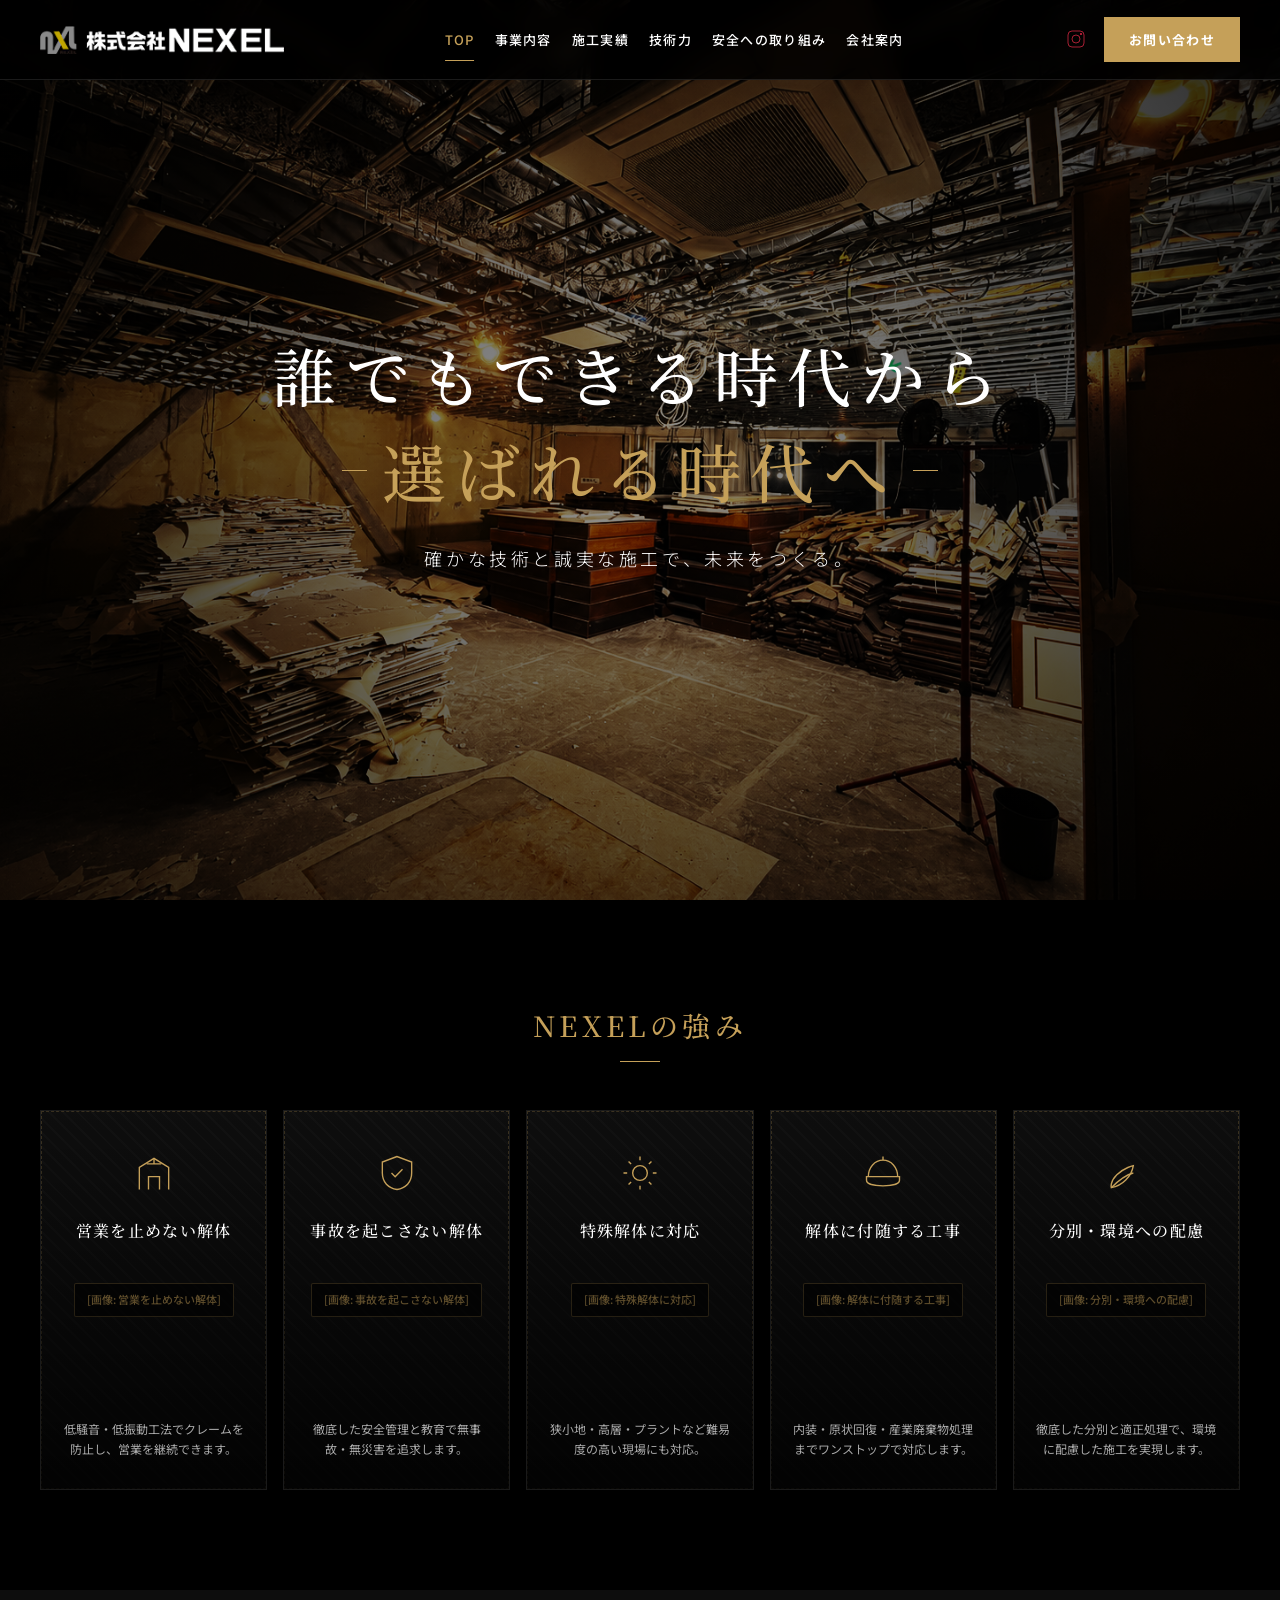
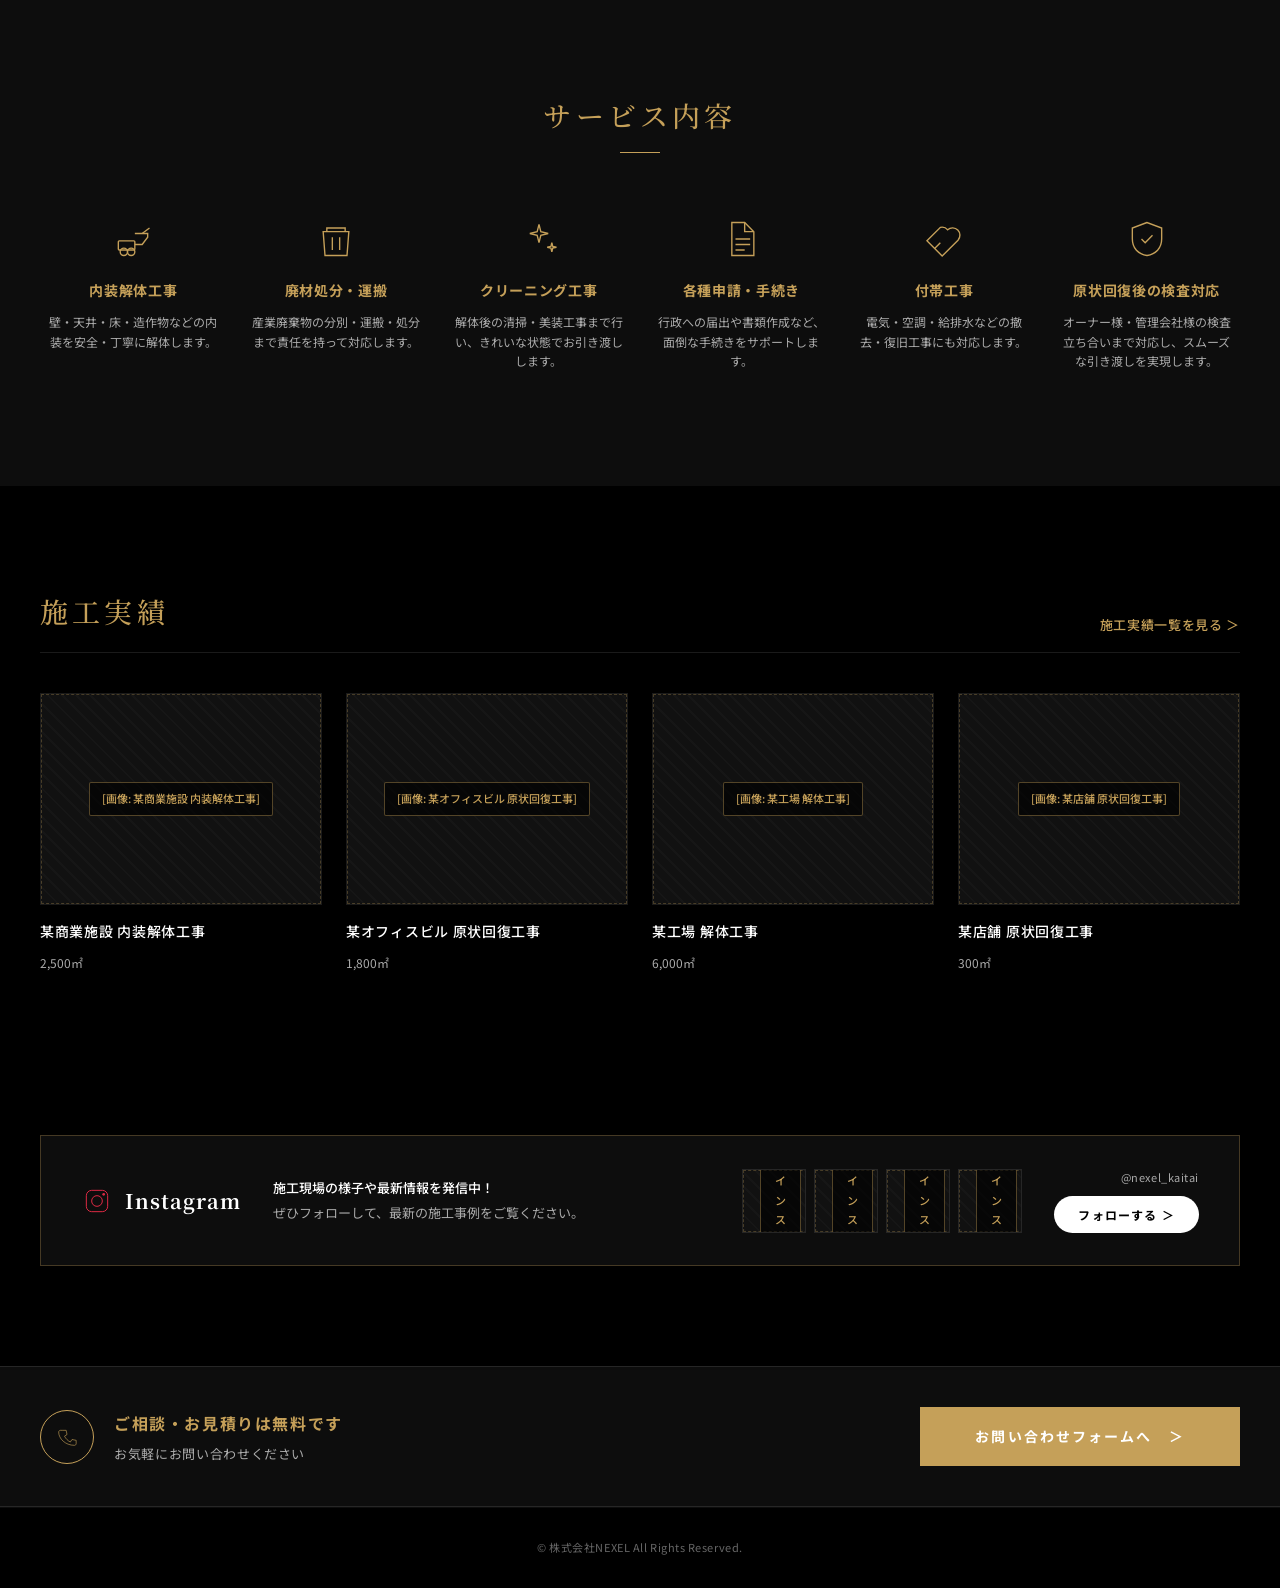
==== commit 087c3c2f: "feat: 安全衛生ページのレイアウト修正、およびヘッダーにお問い合わせの左横へInstagramアイコンを追加" ====
--- a/index.html
+++ b/index.html
@@ -4,7 +4,7 @@
 <head>
   <meta charset="UTF-8">
   <meta name="viewport" content="width=device-width, initial-scale=1.0">
-  <title>株式会社NEXEL（ネクセル） - 確かな技術と誠実な施工で、未来をつくる。</title>
+  <title>株式会社NEXEL（ネクセル）- 関東の解体業者ならNEXEL。</title>
   <meta name="description" content="株式会社NEXEL（ネクセル）は、営業を止めない解体、無事故の安全管理、特殊解体、付帯工事、分別・環境配慮など、高度な技術で高品質な解体工事を提供する専門企業です。">
   <link rel="stylesheet" href="css/style.css">
 </head>
@@ -41,6 +41,9 @@
       </nav>
 
       <div class="header__cta">
+        <a href="https://www.instagram.com/nexel_1116?igsh=cnpoYjZkbG5sdG42" target="_blank" rel="noopener noreferrer" class="header__insta-link">
+          <img src="images/icons/icon-instagram.svg" alt="Instagram">
+        </a>
         <a href="contact.html" class="btn-contact">お問い合わせ</a>
       </div>
 
--- a/css/style.css
+++ b/css/style.css
@@ -206,6 +206,24 @@
 .header__cta {
   display: flex;
   align-items: center;
+  gap: 16px;
+}
+
+.header__insta-link {
+  display: flex;
+  align-items: center;
+  justify-content: center;
+  transition: opacity var(--transition-fast);
+}
+
+.header__insta-link img {
+  width: 24px;
+  height: 24px;
+  display: block;
+}
+
+.header__insta-link:hover {
+  opacity: 0.7;
 }
 
 .btn-contact {
@@ -1451,7 +1469,7 @@
 
 .safety-actions-grid {
   display: grid;
-  grid-template-columns: repeat(2, 1fr);
+  grid-template-columns: repeat(3, 1fr);
   gap: 20px;
 }
 
@@ -1492,6 +1510,8 @@
   padding: 40px 32px;
   display: flex;
   flex-direction: column;
+  max-width: 800px;
+  margin: 60px auto 0;
 }
 
 .safety-promise-panel__title {
@@ -2795,8 +2815,8 @@
     grid-template-columns: repeat(3, 1fr);
   }
   
-  .safety-split {
-    grid-template-columns: 1fr;
+  .safety-actions-grid {
+    grid-template-columns: repeat(2, 1fr);
   }
   
   .special-items-grid {
@@ -3029,6 +3049,11 @@
     grid-template-columns: 1fr;
   }
   
+  .safety-promise-panel {
+    margin-top: 40px;
+    padding: 30px 20px;
+  }
+  
   .demolition-header-box {
     flex-direction: column;
     gap: 24px;
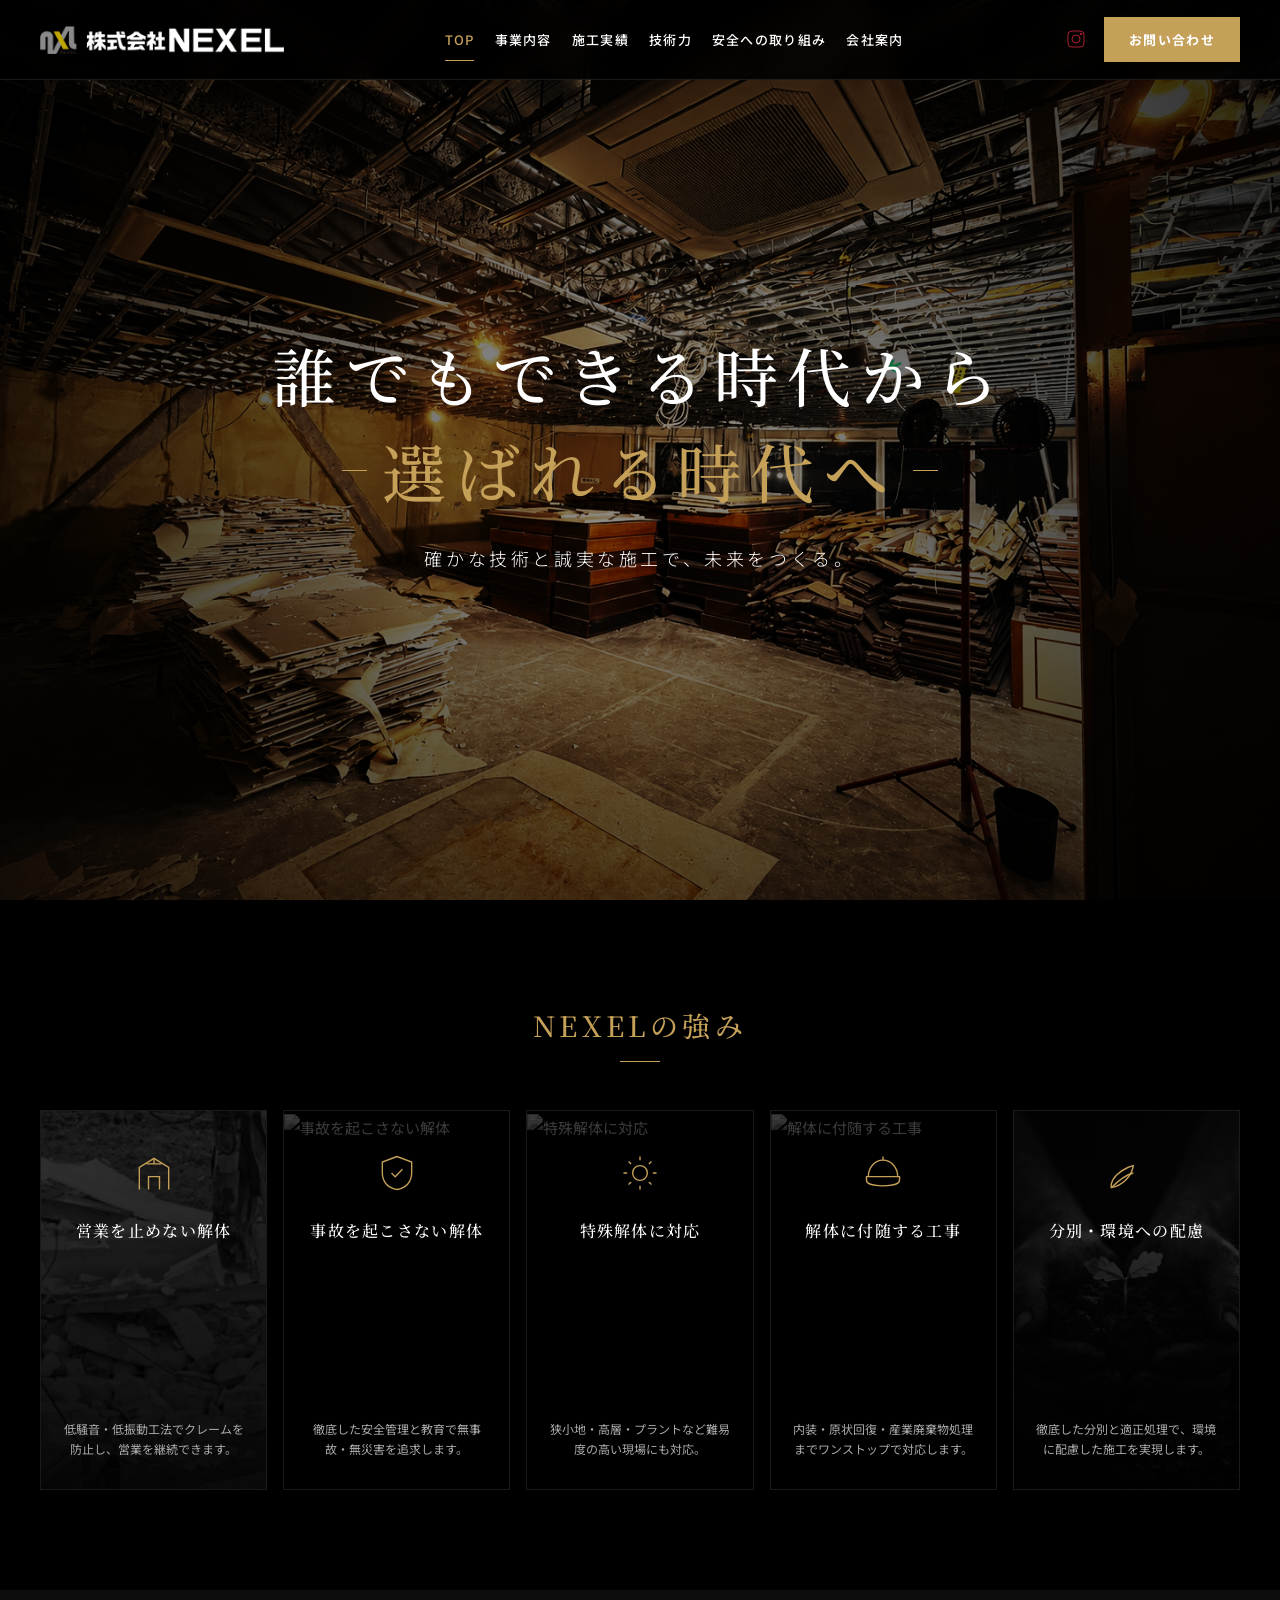
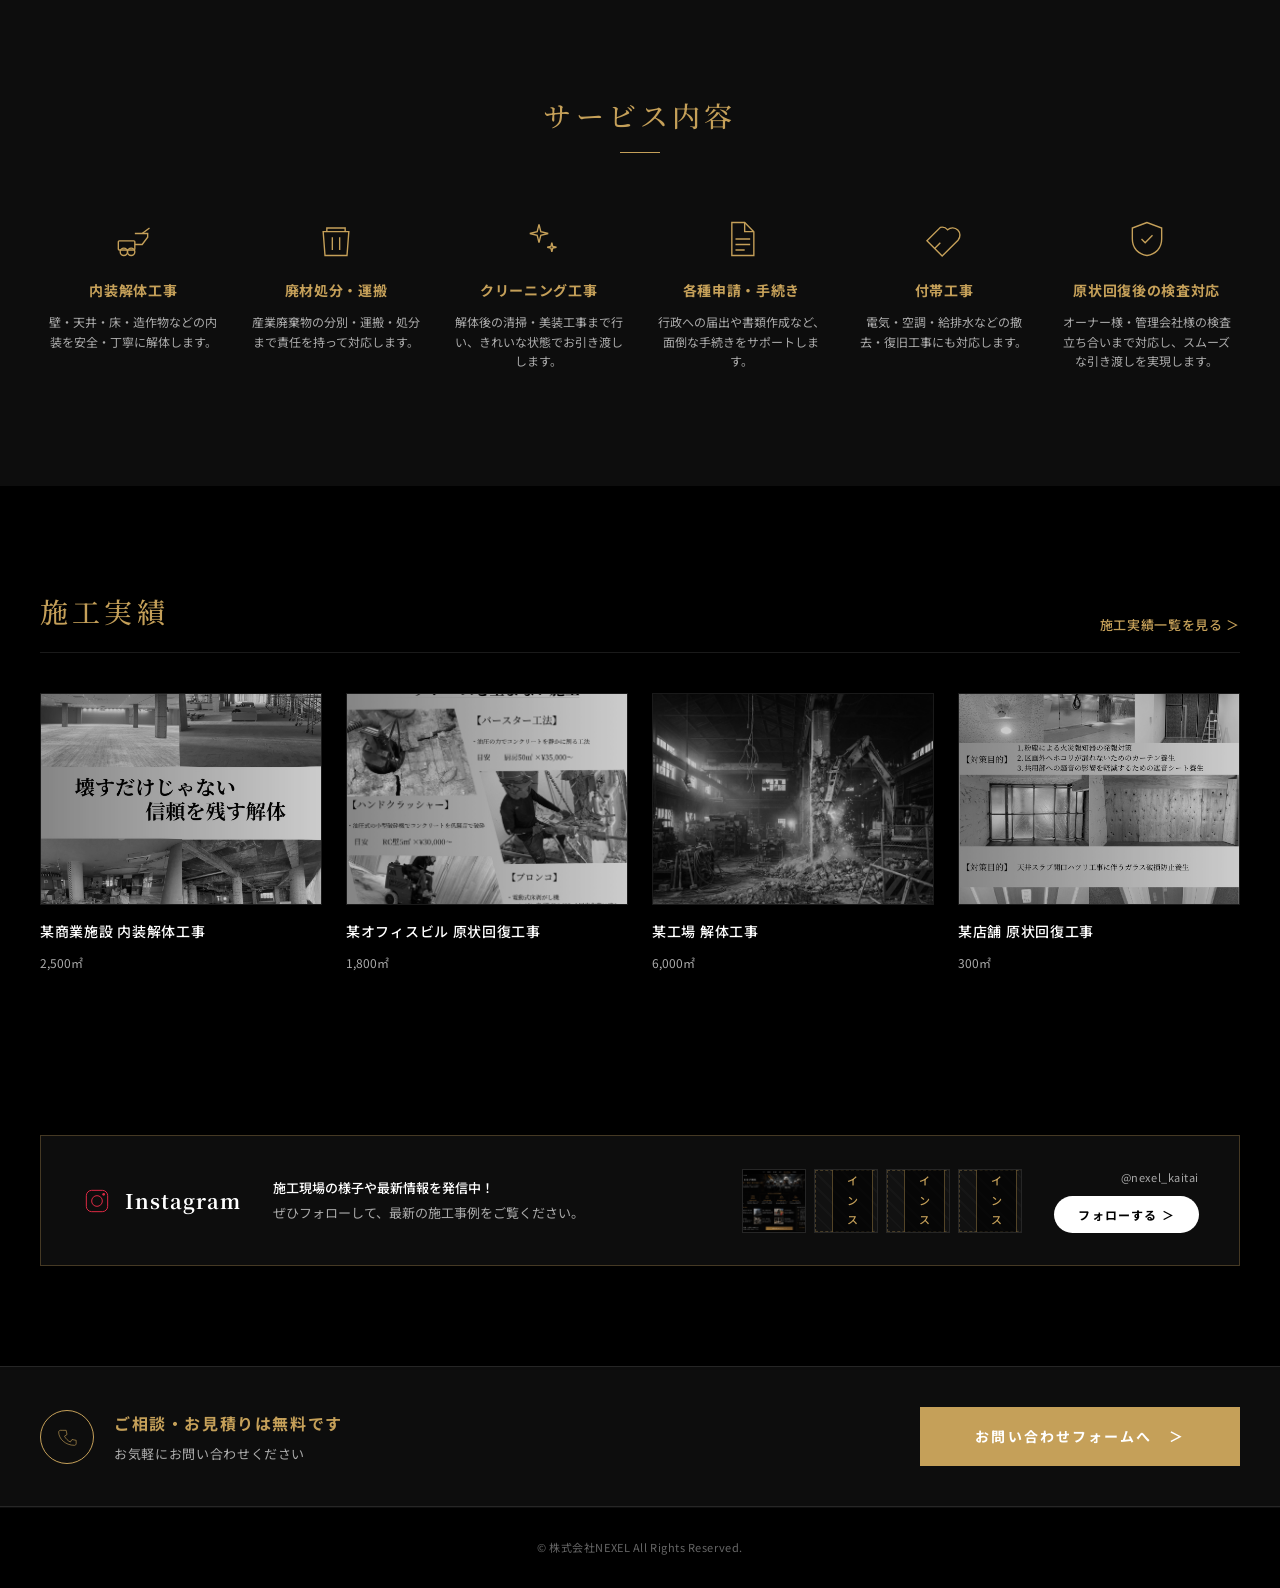
==== commit eb928cb8: "feat: 各ページのプレースホルダーを実際の画像パスへ置き換え（新規画像ファイルの追加含む）" ====
--- a/index.html
+++ b/index.html
@@ -81,7 +81,7 @@
           <!-- Card 1 -->
           <a href="demolition.html" class="strength-card">
             <div class="strength-card__bg">
-              <div class="image-placeholder"><span>[画像: 営業を止めない解体]</span></div>
+              <img src="images/解体工事.avif" alt="営業を止めない解体">
             </div>
             <div class="strength-card__overlay"></div>
             <div class="strength-card__content">
@@ -96,7 +96,7 @@
           <!-- Card 2 -->
           <a href="safety.html" class="strength-card">
             <div class="strength-card__bg">
-              <div class="image-placeholder"><span>[画像: 事故を起こさない解体]</span></div>
+              <img src="images/解体実績.jpeg" alt="事故を起こさない解体">
             </div>
             <div class="strength-card__overlay"></div>
             <div class="strength-card__content">
@@ -111,7 +111,7 @@
           <!-- Card 3 -->
           <a href="special.html" class="strength-card">
             <div class="strength-card__bg">
-              <div class="image-placeholder"><span>[画像: 特殊解体に対応]</span></div>
+              <img src="images/特殊解体.avif" alt="特殊解体に対応">
             </div>
             <div class="strength-card__overlay"></div>
             <div class="strength-card__content">
@@ -126,7 +126,7 @@
           <!-- Card 4 -->
           <a href="ancillary.html" class="strength-card">
             <div class="strength-card__bg">
-              <div class="image-placeholder"><span>[画像: 解体に付随する工事]</span></div>
+              <img src="images/解体に付随する工事.jpeg" alt="解体に付随する工事">
             </div>
             <div class="strength-card__overlay"></div>
             <div class="strength-card__content">
@@ -141,7 +141,7 @@
           <!-- Card 5 -->
           <a href="environment.html" class="strength-card">
             <div class="strength-card__bg">
-              <div class="image-placeholder"><span>[画像: 分別・環境への配慮]</span></div>
+              <img src="images/環境への配慮.jpeg" alt="分別・環境への配慮">
             </div>
             <div class="strength-card__overlay"></div>
             <div class="strength-card__content">
@@ -236,7 +236,7 @@
           <!-- Work 1 -->
           <a href="works.html" class="work-card">
             <div class="work-card__image-wrapper">
-              <div class="image-placeholder"><span>[画像: 某商業施設 内装解体工事]</span></div>
+              <img src="images/skelton01.jpg" alt="某商業施設 内装解体工事" class="work-card__image">
             </div>
             <h3 class="work-card__title">某商業施設 内装解体工事</h3>
             <span class="work-card__meta">2,500㎡</span>
@@ -245,7 +245,7 @@
           <!-- Work 2 -->
           <a href="works.html" class="work-card">
             <div class="work-card__image-wrapper">
-              <div class="image-placeholder"><span>[画像: 某オフィスビル 原状回復工事]</span></div>
+              <img src="images/skelton02.jpg" alt="某オフィスビル 原状回復工事" class="work-card__image">
             </div>
             <h3 class="work-card__title">某オフィスビル 原状回復工事</h3>
             <span class="work-card__meta">1,800㎡</span>
@@ -254,7 +254,7 @@
           <!-- Work 3 -->
           <a href="works.html" class="work-card">
             <div class="work-card__image-wrapper">
-              <div class="image-placeholder"><span>[画像: 某工場 解体工事]</span></div>
+              <img src="images/施工実績.jpeg" alt="某工場 解体工事" class="work-card__image">
             </div>
             <h3 class="work-card__title">某工場 解体工事</h3>
             <span class="work-card__meta">6,000㎡</span>
@@ -263,7 +263,7 @@
           <!-- Work 4 -->
           <a href="works.html" class="work-card">
             <div class="work-card__image-wrapper">
-              <div class="image-placeholder"><span>[画像: 某店舗 原状回復工事]</span></div>
+              <img src="images/skelton03.jpg" alt="某店舗 原状回復工事" class="work-card__image">
             </div>
             <h3 class="work-card__title">某店舗 原状回復工事</h3>
             <span class="work-card__meta">300㎡</span>
@@ -289,7 +289,7 @@
 
           <div class="instagram-box__gallery">
             <div class="instagram-box__thumb">
-              <div class="image-placeholder" style="aspect-ratio: 1;"><span>[画像: インスタ1]</span></div>
+              <img src="images/insta-01.jpg" alt="Instagram投稿画像1" style="width: 100%; height: 100%; object-fit: cover; aspect-ratio: 1;">
             </div>
             <div class="instagram-box__thumb">
               <div class="image-placeholder" style="aspect-ratio: 1;"><span>[画像: インスタ2]</span></div>
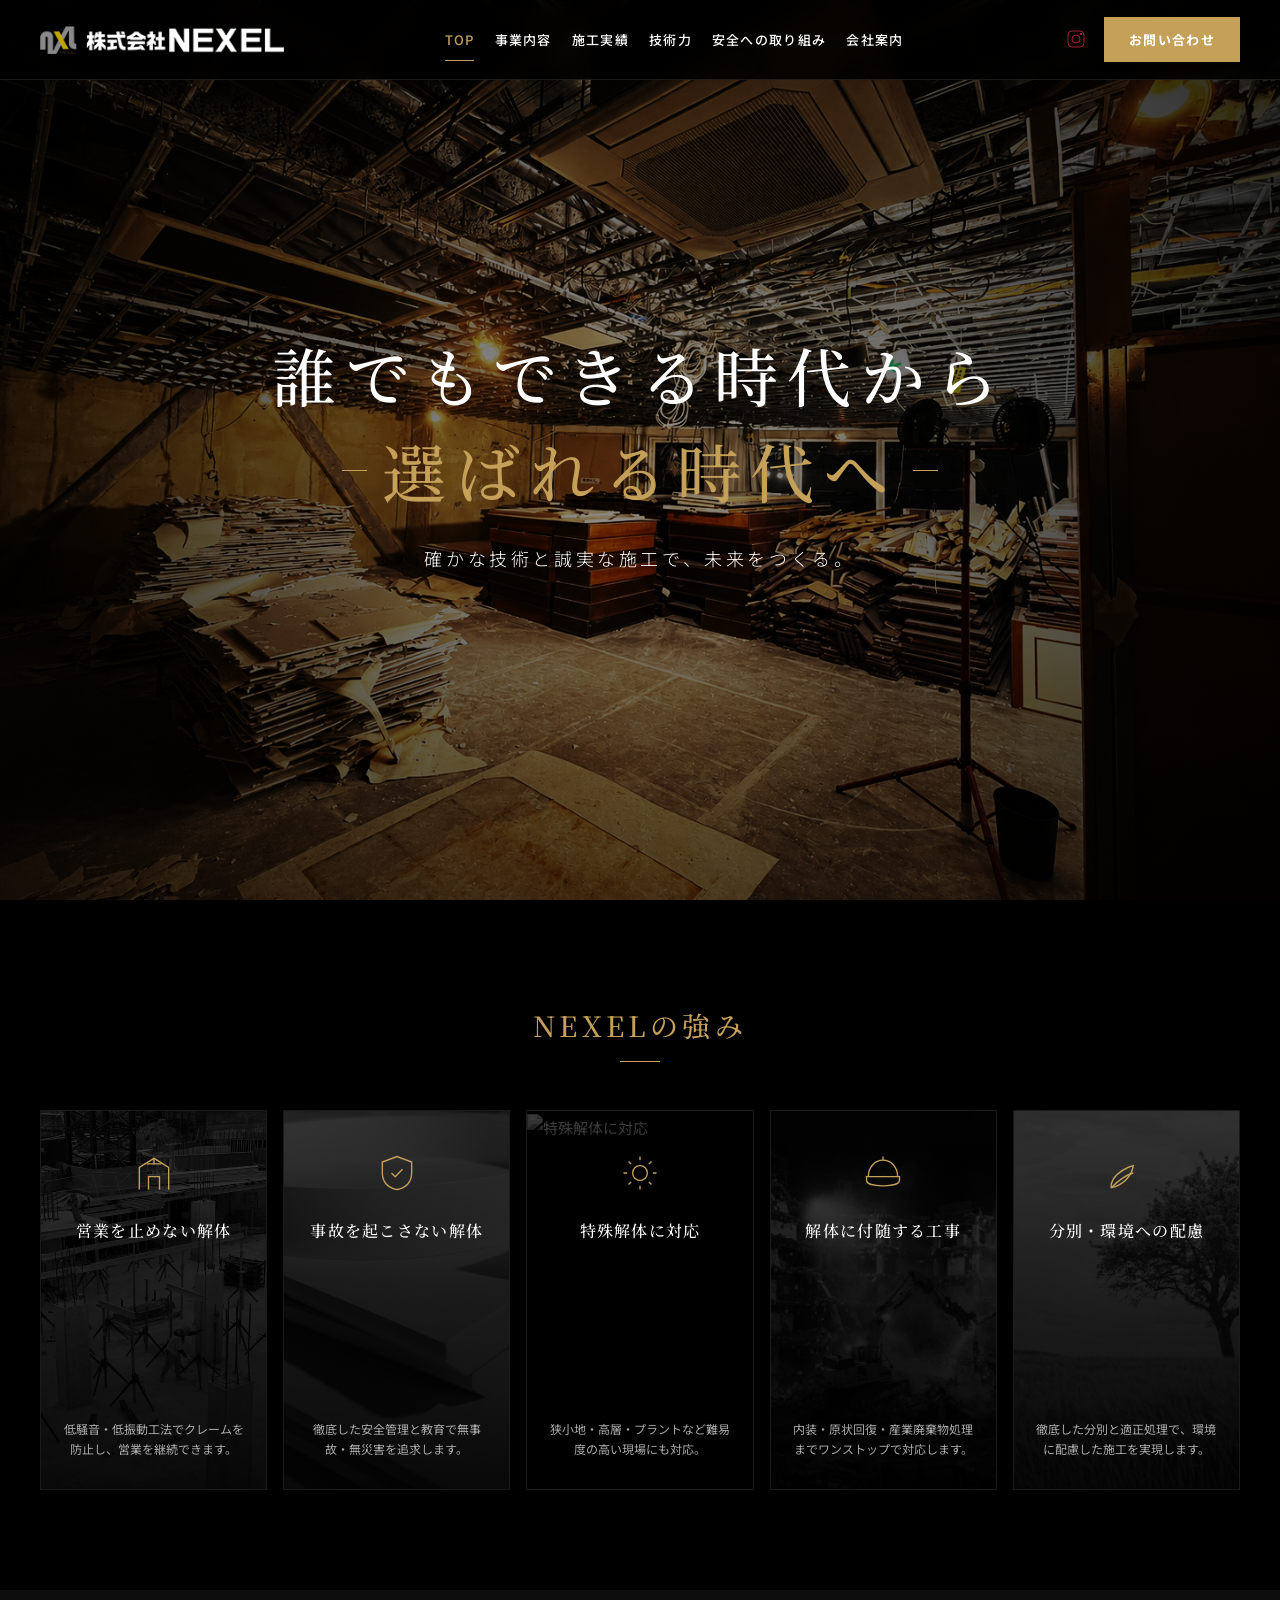
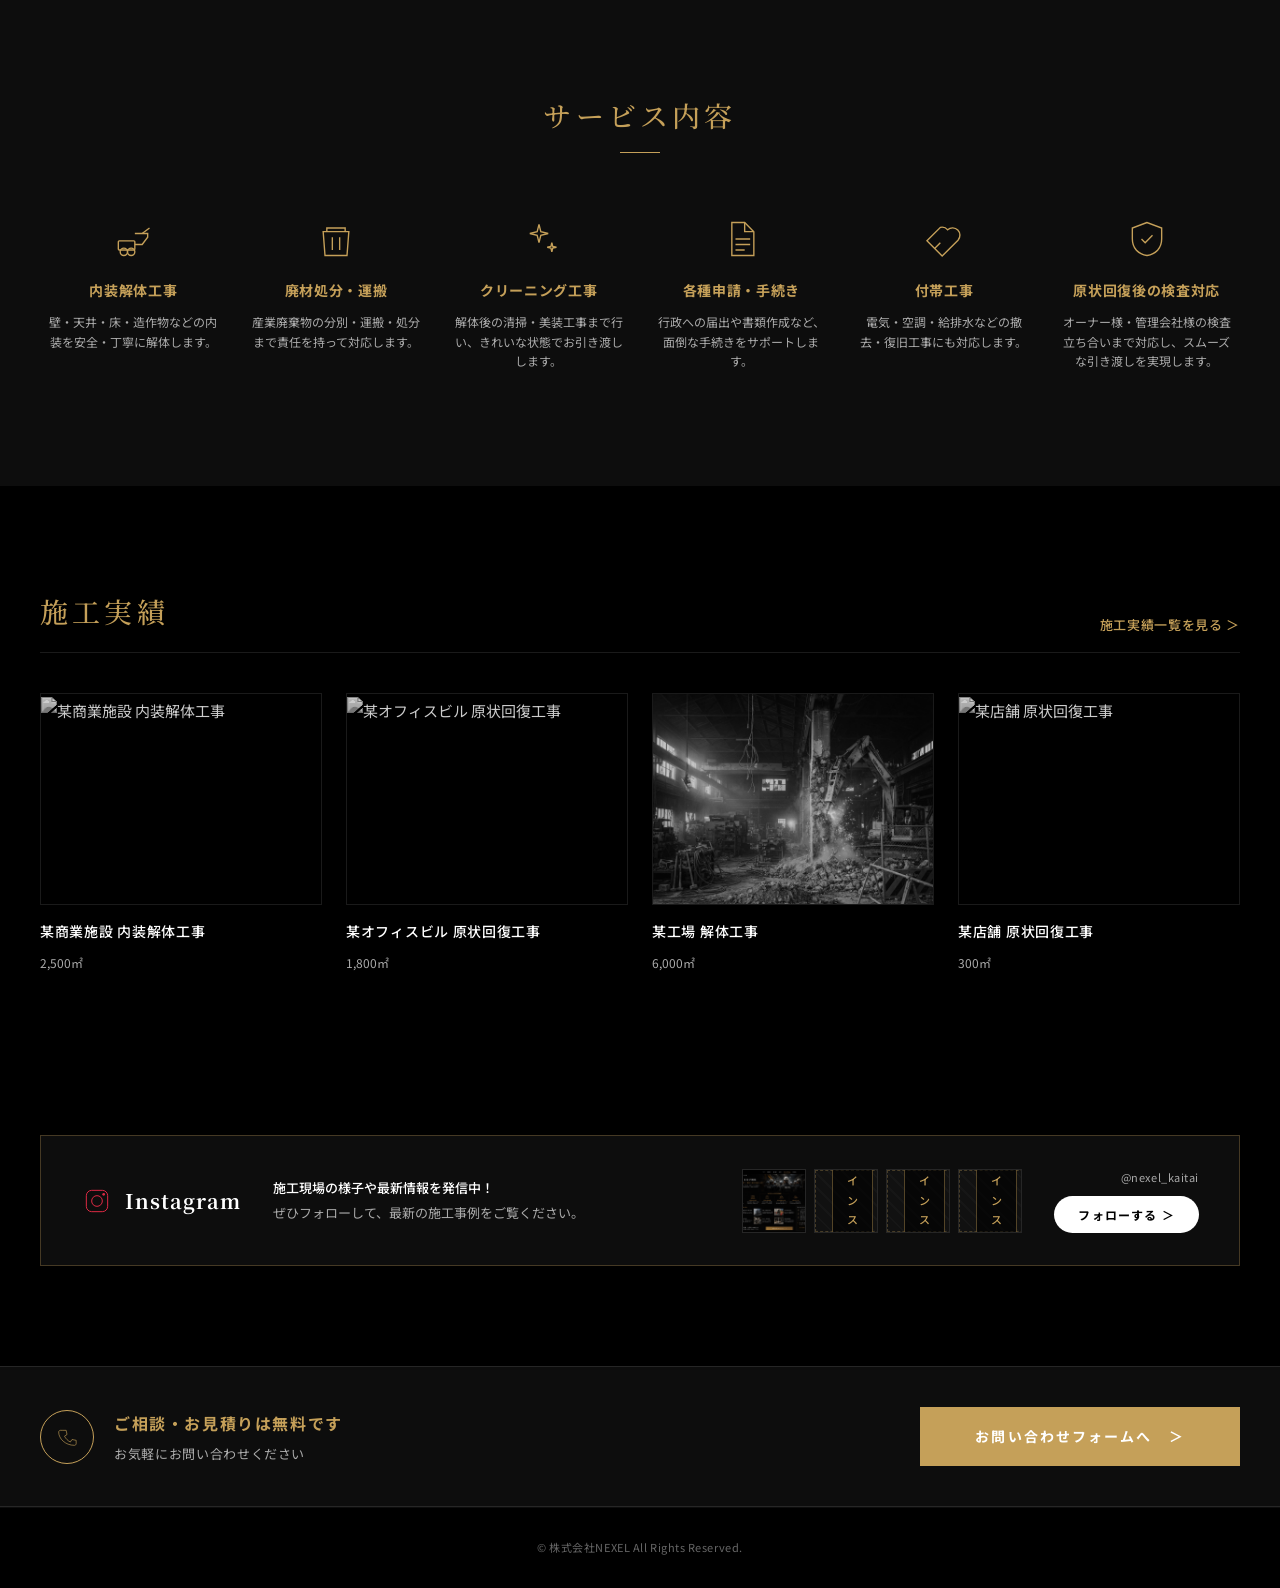
==== commit ecc6e316: "feat: 画像ファイルを英語名へリネームしパスを統一、新環境ビジュアル（環境サブ・中間処理・コンクリートくず等）を適用" ====
--- a/index.html
+++ b/index.html
@@ -81,7 +81,7 @@
           <!-- Card 1 -->
           <a href="demolition.html" class="strength-card">
             <div class="strength-card__bg">
-              <img src="images/解体工事.avif" alt="営業を止めない解体">
+              <img src="images/ray-donnelly-YybYC5zC1Mk-unsplash.jpg" alt="営業を止めない解体">
             </div>
             <div class="strength-card__overlay"></div>
             <div class="strength-card__content">
@@ -96,7 +96,7 @@
           <!-- Card 2 -->
           <a href="safety.html" class="strength-card">
             <div class="strength-card__bg">
-              <img src="images/解体実績.jpeg" alt="事故を起こさない解体">
+              <img src="images/hanindito-prabandaru-3Os1Z_tGzuo-unsplash.jpg" alt="事故を起こさない解体">
             </div>
             <div class="strength-card__overlay"></div>
             <div class="strength-card__content">
@@ -111,7 +111,7 @@
           <!-- Card 3 -->
           <a href="special.html" class="strength-card">
             <div class="strength-card__bg">
-              <img src="images/特殊解体.avif" alt="特殊解体に対応">
+              <img src="images/special-main.jpg" alt="特殊解体に対応">
             </div>
             <div class="strength-card__overlay"></div>
             <div class="strength-card__content">
@@ -126,7 +126,7 @@
           <!-- Card 4 -->
           <a href="ancillary.html" class="strength-card">
             <div class="strength-card__bg">
-              <img src="images/解体に付随する工事.jpeg" alt="解体に付随する工事">
+              <img src="images/ancillary-hero.jpeg" alt="解体に付随する工事">
             </div>
             <div class="strength-card__overlay"></div>
             <div class="strength-card__content">
@@ -141,7 +141,7 @@
           <!-- Card 5 -->
           <a href="environment.html" class="strength-card">
             <div class="strength-card__bg">
-              <img src="images/環境への配慮.jpeg" alt="分別・環境への配慮">
+              <img src="images/environment-hero.jpg" alt="分別・環境への配慮">
             </div>
             <div class="strength-card__overlay"></div>
             <div class="strength-card__content">
@@ -254,7 +254,7 @@
           <!-- Work 3 -->
           <a href="works.html" class="work-card">
             <div class="work-card__image-wrapper">
-              <img src="images/施工実績.jpeg" alt="某工場 解体工事" class="work-card__image">
+              <img src="images/works-factory.jpeg" alt="某工場 解体工事" class="work-card__image">
             </div>
             <h3 class="work-card__title">某工場 解体工事</h3>
             <span class="work-card__meta">6,000㎡</span>
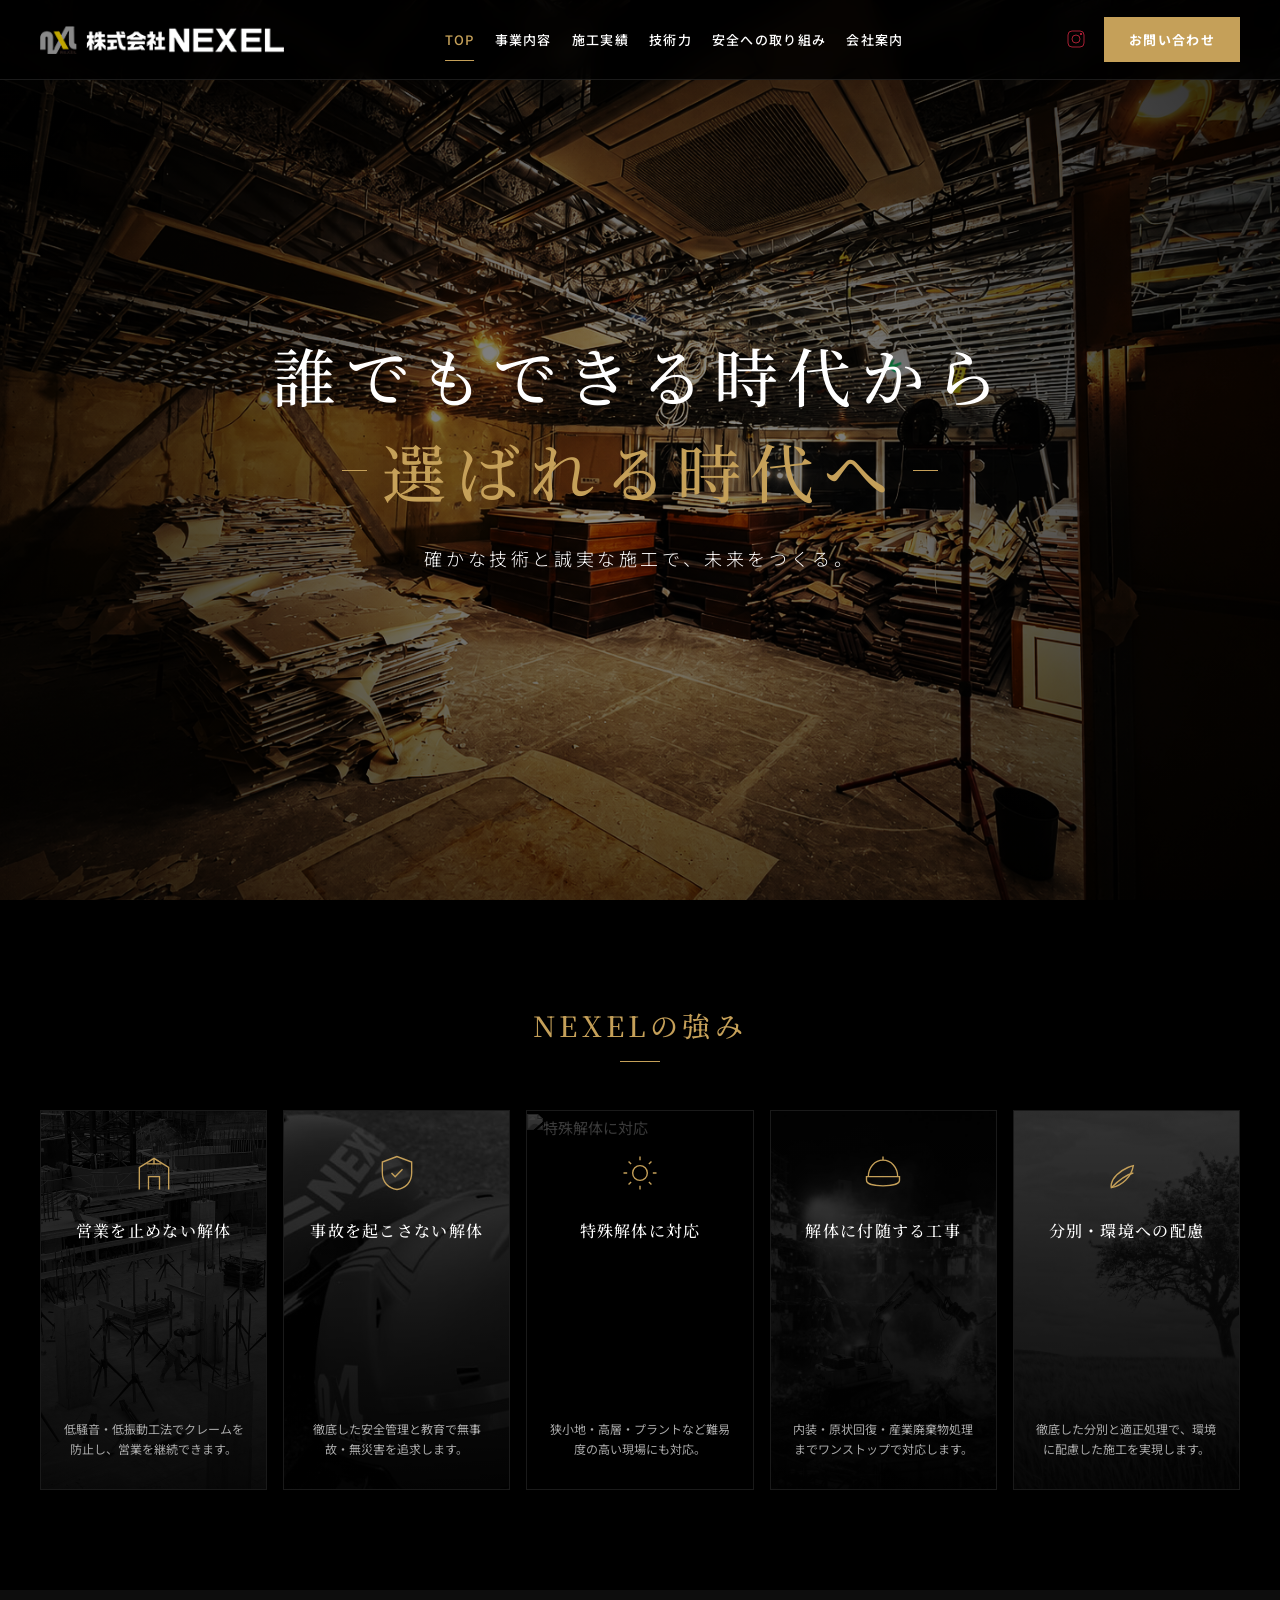
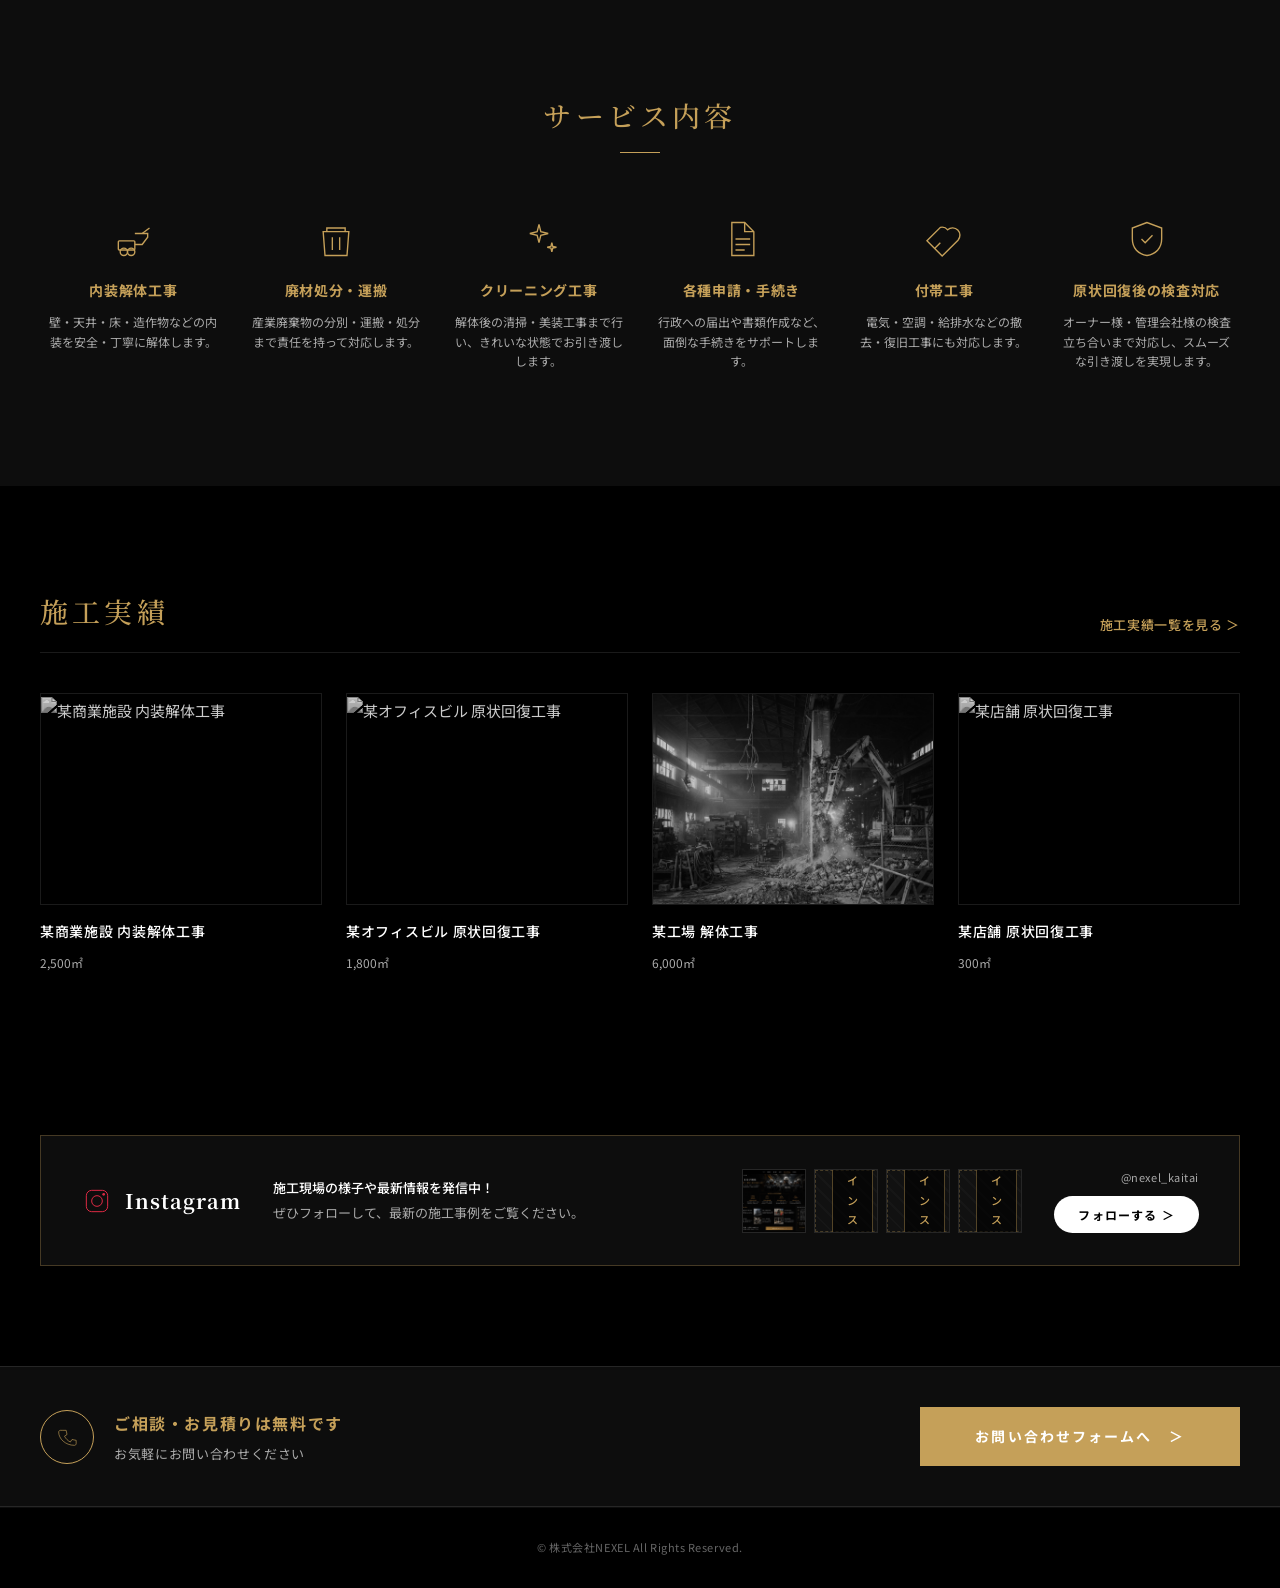
==== commit fcf118dd: "feat: 環境ページに金属くずと石こうボードの新規画像を追加適用、TOPページの強み背景の削除Unsplash画像をsafety-heroへ差し替え" ====
--- a/index.html
+++ b/index.html
@@ -96,7 +96,7 @@
           <!-- Card 2 -->
           <a href="safety.html" class="strength-card">
             <div class="strength-card__bg">
-              <img src="images/hanindito-prabandaru-3Os1Z_tGzuo-unsplash.jpg" alt="事故を起こさない解体">
+              <img src="images/safety-hero.jpg" alt="事故を起こさない解体">
             </div>
             <div class="strength-card__overlay"></div>
             <div class="strength-card__content">
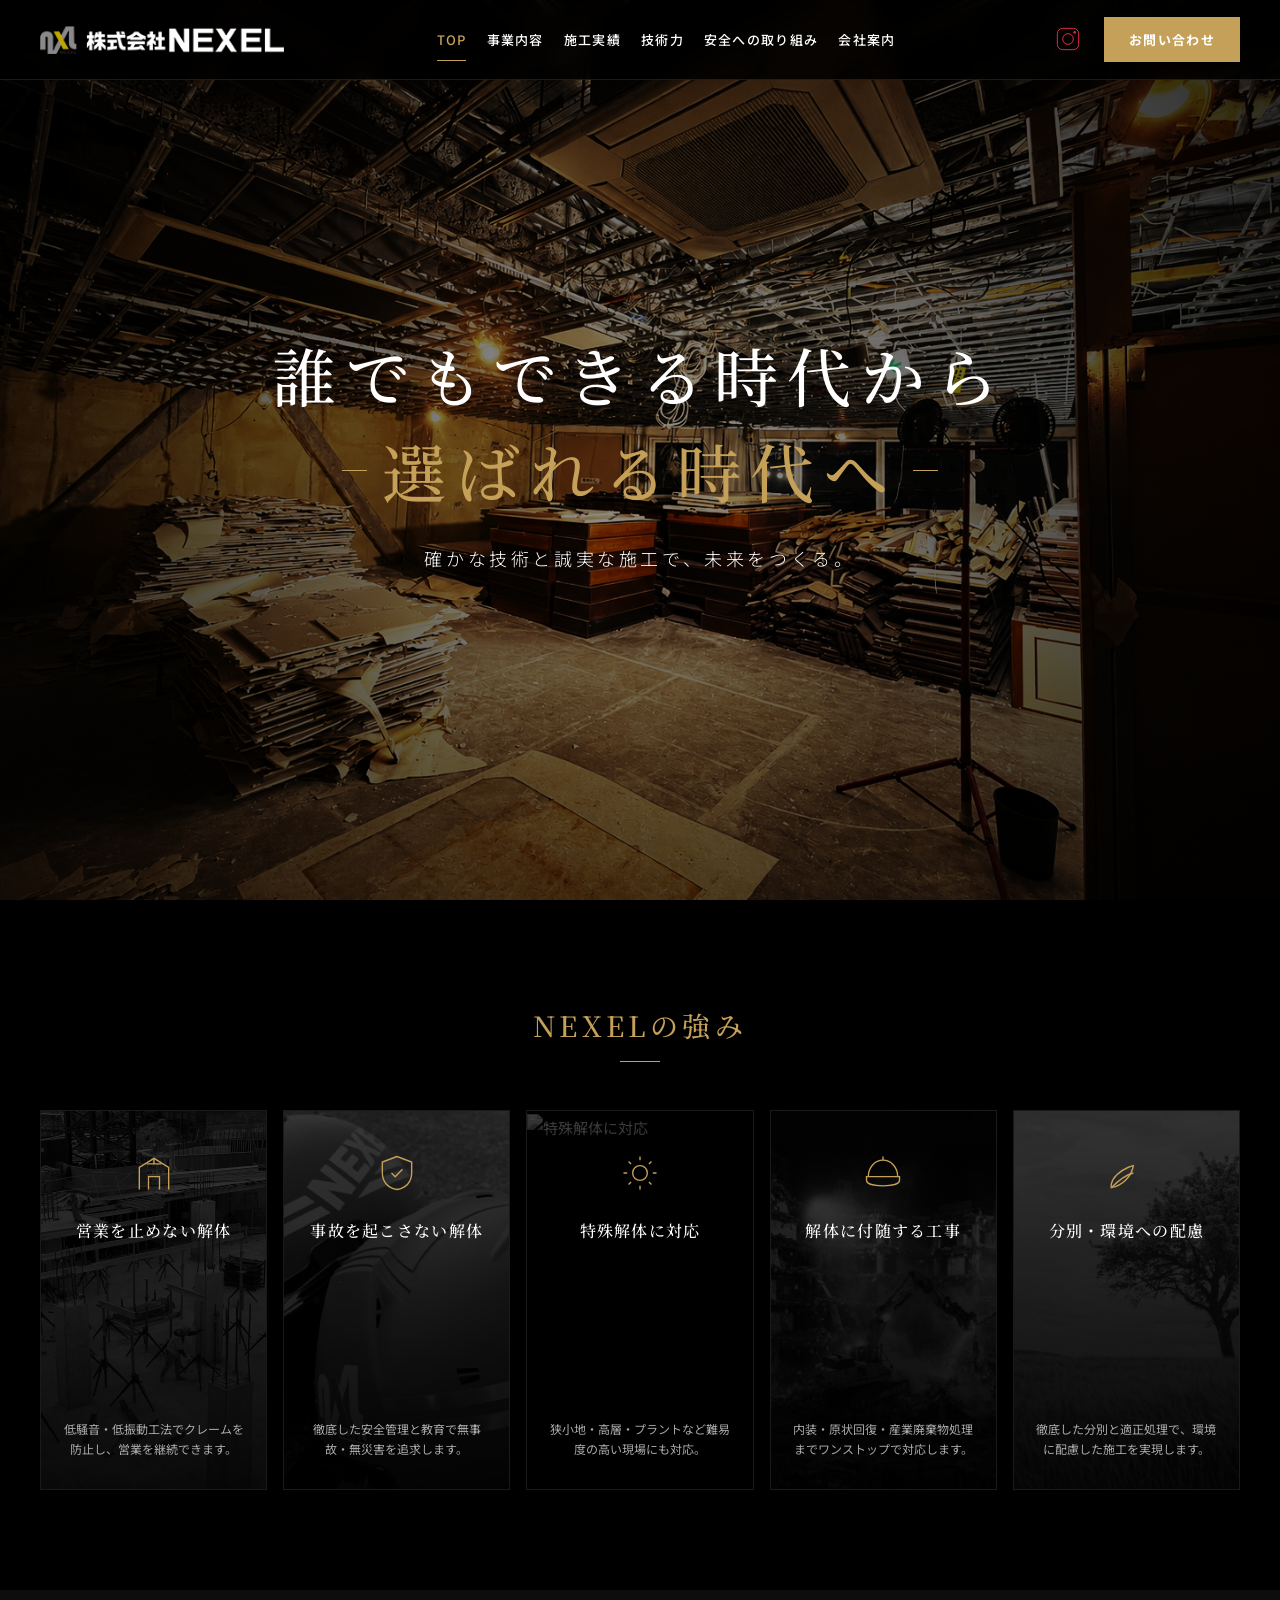
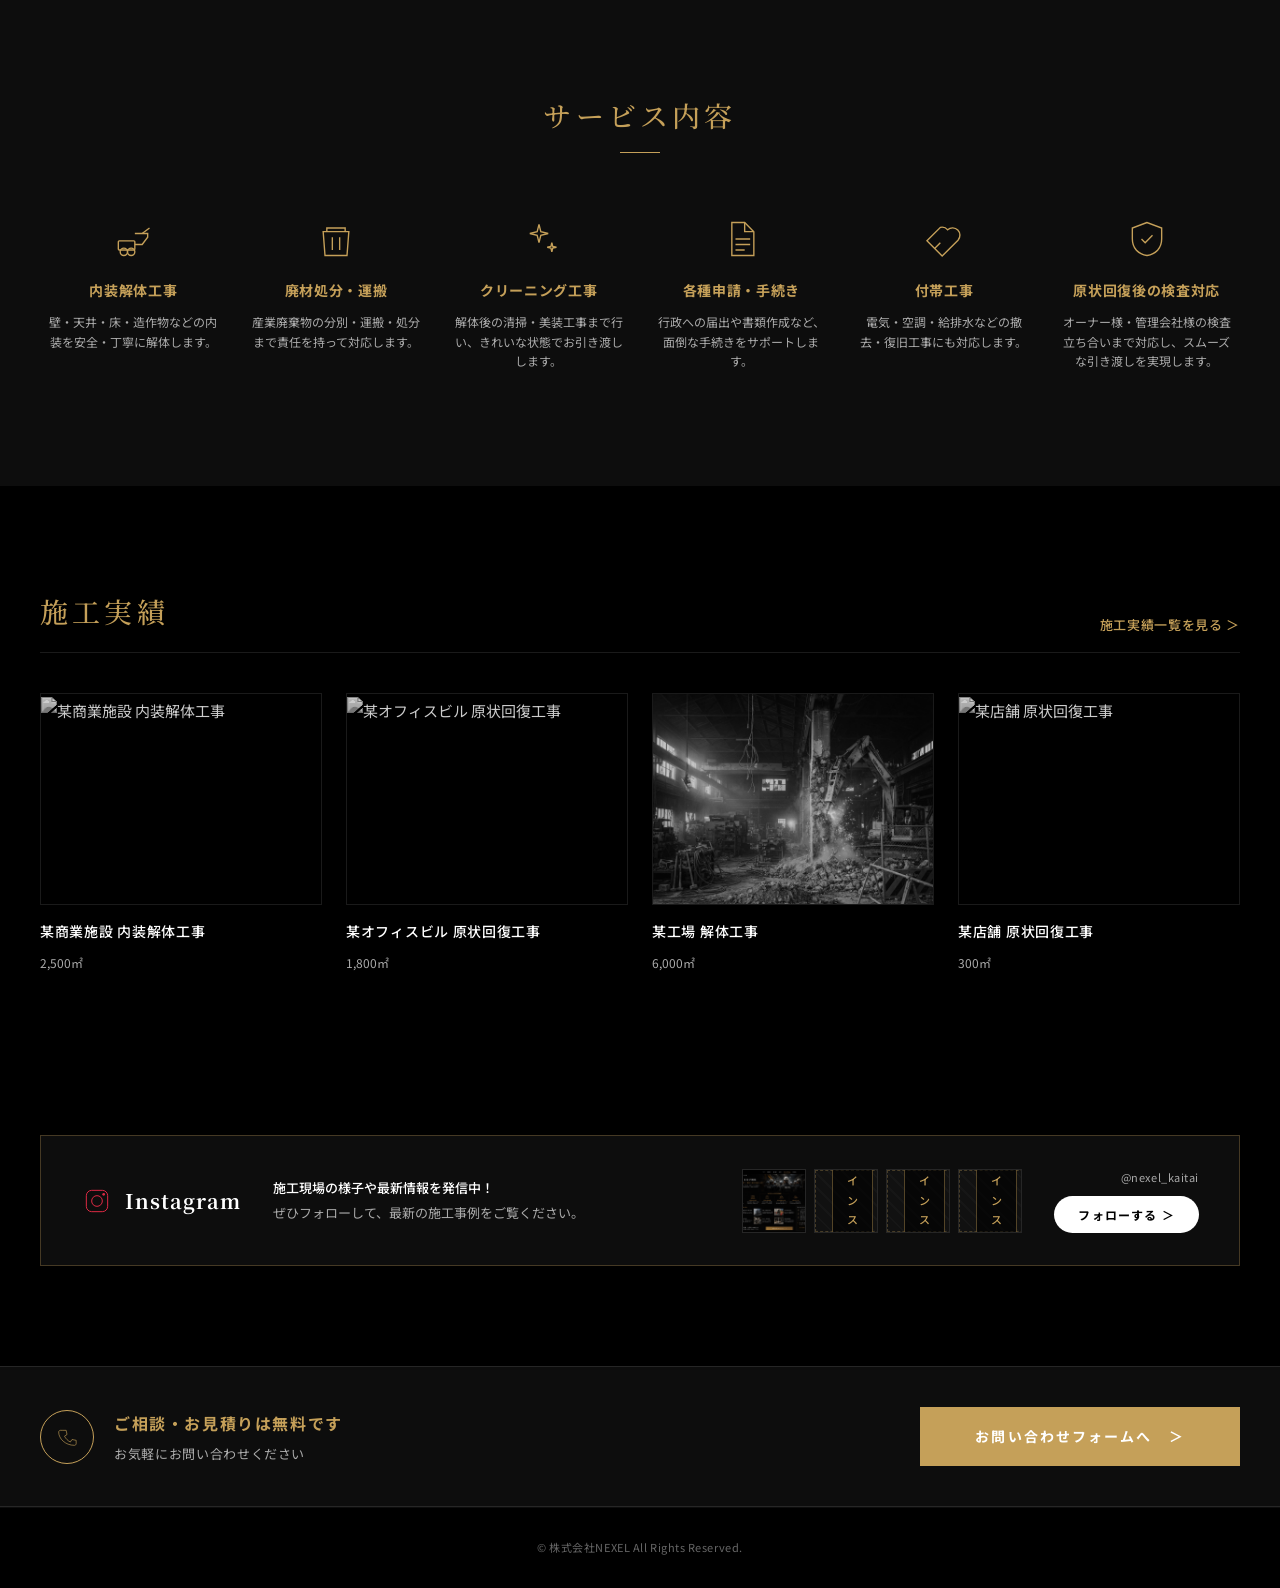
==== commit d32a23ff: "feat: InstagramのURLを末尾スラッシュの正式形式に変更、ヘッダーアイコンの枠線を外してサイズを32pxに拡大" ====
--- a/index.html
+++ b/index.html
@@ -41,7 +41,7 @@
       </nav>
 
       <div class="header__cta">
-        <a href="https://www.instagram.com/nexel_1116?igsh=cnpoYjZkbG5sdG42" target="_blank" rel="noopener noreferrer" class="header__insta-link">
+        <a href="https://www.instagram.com/nexel_1116/" target="_blank" rel="noopener noreferrer" class="header__insta-link">
           <img src="images/icons/icon-instagram.svg" alt="Instagram">
         </a>
         <a href="contact.html" class="btn-contact">お問い合わせ</a>
--- a/css/style.css
+++ b/css/style.css
@@ -213,17 +213,20 @@
   display: flex;
   align-items: center;
   justify-content: center;
-  transition: opacity var(--transition-fast);
+  height: 42px;
+  padding: 0 4px;
+  transition: all var(--transition-fast);
 }
 
 .header__insta-link img {
-  width: 24px;
-  height: 24px;
+  width: 32px;
+  height: 32px;
   display: block;
 }
 
 .header__insta-link:hover {
-  opacity: 0.7;
+  opacity: 0.8;
+  transform: scale(1.1);
 }
 
 .btn-contact {
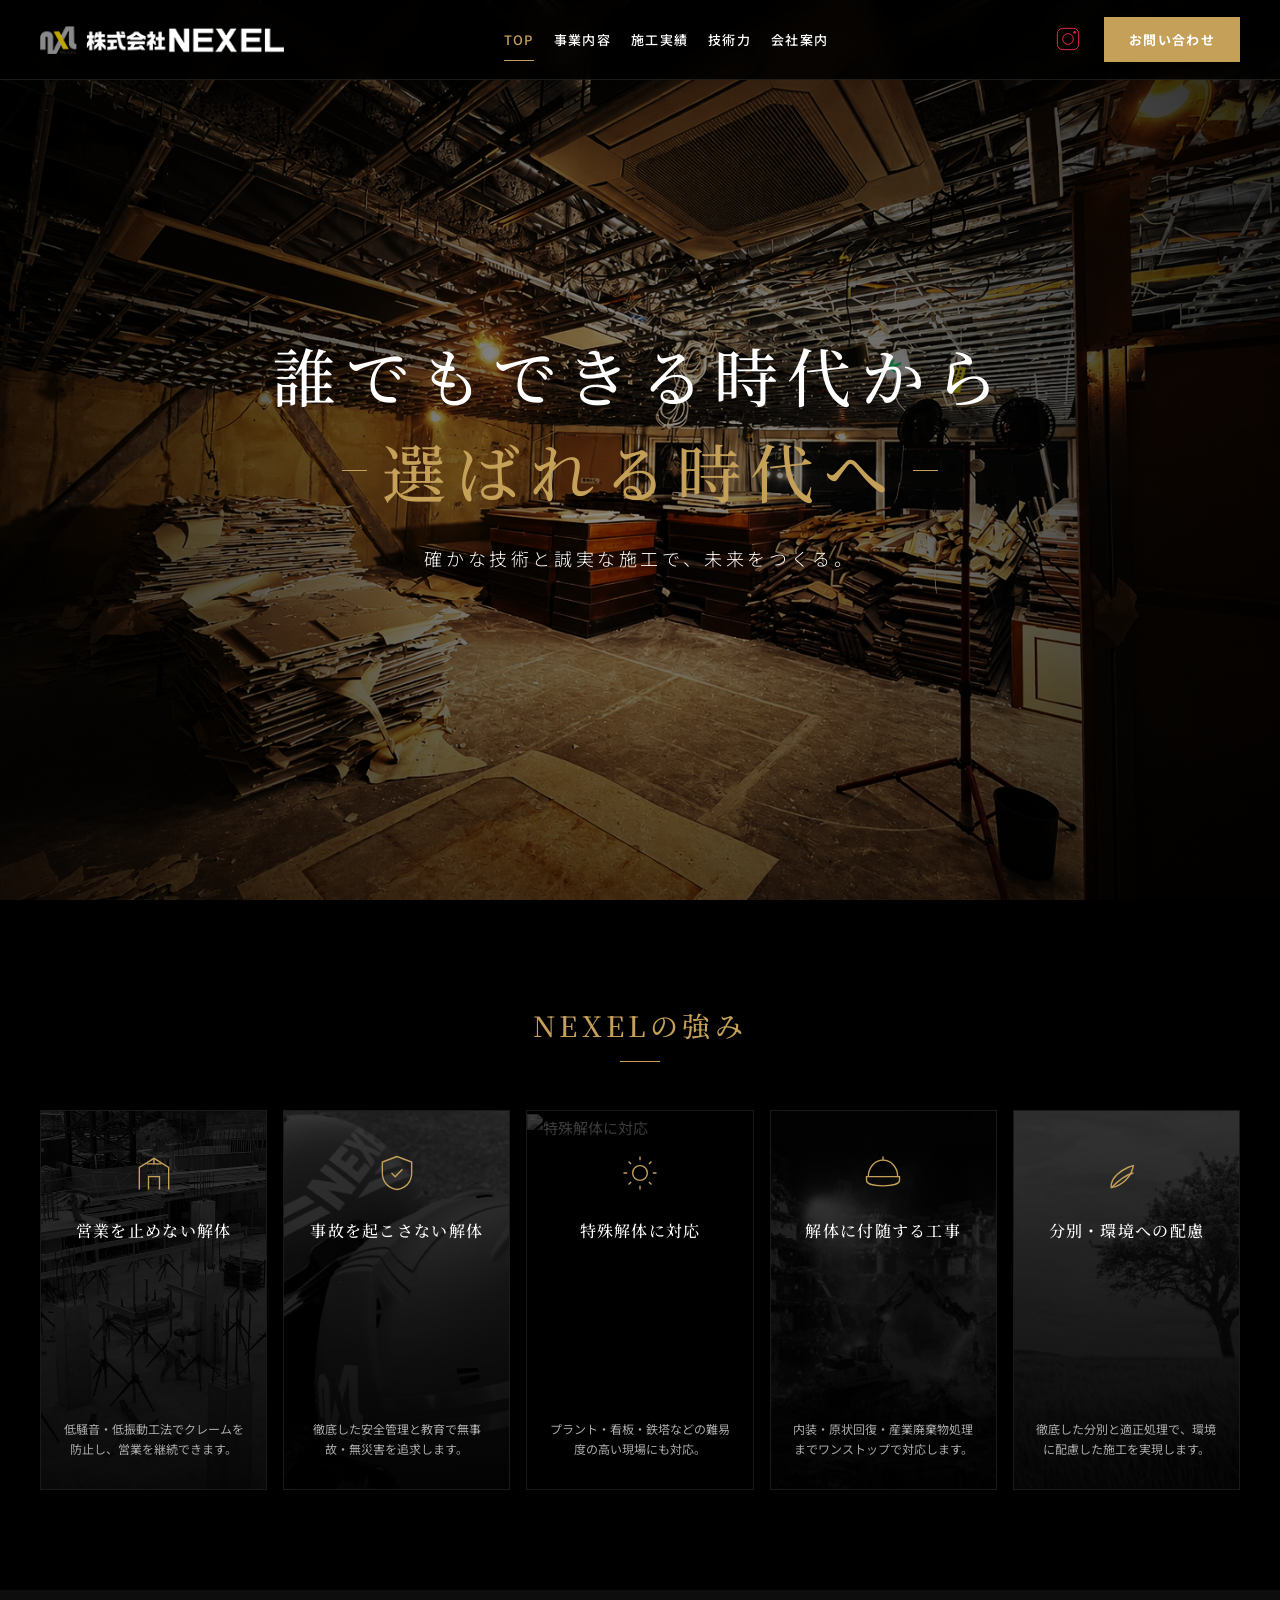
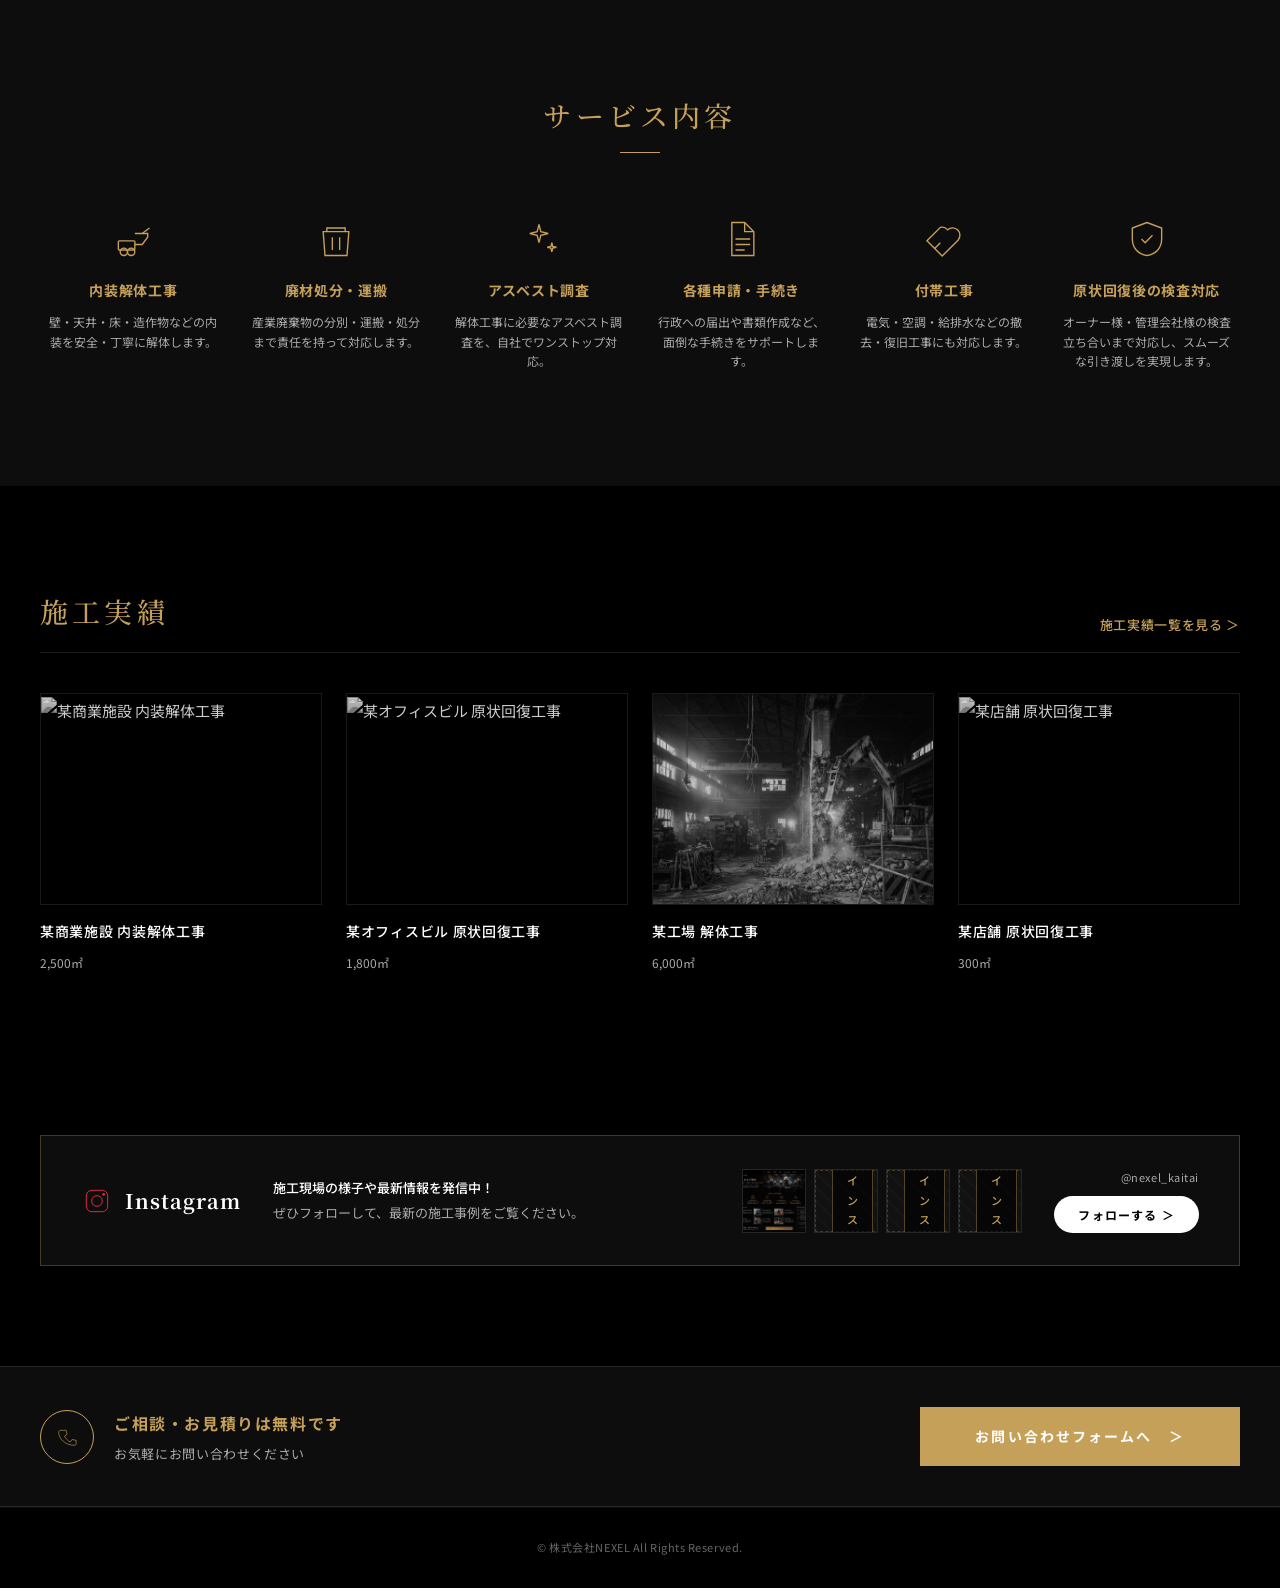
==== commit 1ff57545: "update: 特殊解体文章・サービス内容の変更、ヘッダー「安全への取り組み」削除、会社概要の調整（沿革・取引銀行削除、実績追加）" ====
--- a/index.html
+++ b/index.html
@@ -35,7 +35,6 @@
               <li><a href="environment.html">分別・環境への配慮</a></li>
             </ul>
           </li>
-          <li class="header__nav-item"><a href="safety.html" class="header__nav-link">安全への取り組み</a></li>
           <li class="header__nav-item"><a href="company.html" class="header__nav-link">会社案内</a></li>
         </ul>
       </nav>
@@ -119,7 +118,7 @@
                 <img src="images/icons/icon-gear.svg" alt="歯車のアイコン">
               </div>
               <h3 class="strength-card__title">特殊解体に対応</h3>
-              <p class="strength-card__desc">狭小地・高層・プラントなど難易度の高い現場にも対応。</p>
+              <p class="strength-card__desc">プラント・看板・鉄塔などの難易度の高い現場にも対応。</p>
             </div>
           </a>
 
@@ -186,8 +185,8 @@
             <div class="service-card__icon">
               <img src="images/icons/icon-sparkles.svg" alt="キラキラアイコン">
             </div>
-            <h3 class="service-card__title">クリーニング工事</h3>
-            <p class="service-card__desc">解体後の清掃・美装工事まで行い、きれいな状態でお引き渡しします。</p>
+            <h3 class="service-card__title">アスベスト調査</h3>
+            <p class="service-card__desc">解体工事に必要なアスベスト調査を、自社でワンストップ対応。</p>
           </div>
 
           <!-- Service 4 -->
--- a/css/style.css
+++ b/css/style.css
@@ -2593,7 +2593,10 @@
 }
 
 .overview-img {
-  aspect-ratio: 4 / 3;
+  aspect-ratio: 905 / 1059;
+  max-height: 100%;
+  width: 100%;
+  align-self: center;
   overflow: hidden;
   border: 1px solid var(--color-border-subtle);
 }
@@ -2878,6 +2881,7 @@
   .overview-split {
     grid-template-columns: 1fr;
   }
+
   
   .timeline {
     grid-template-columns: repeat(3, 1fr);
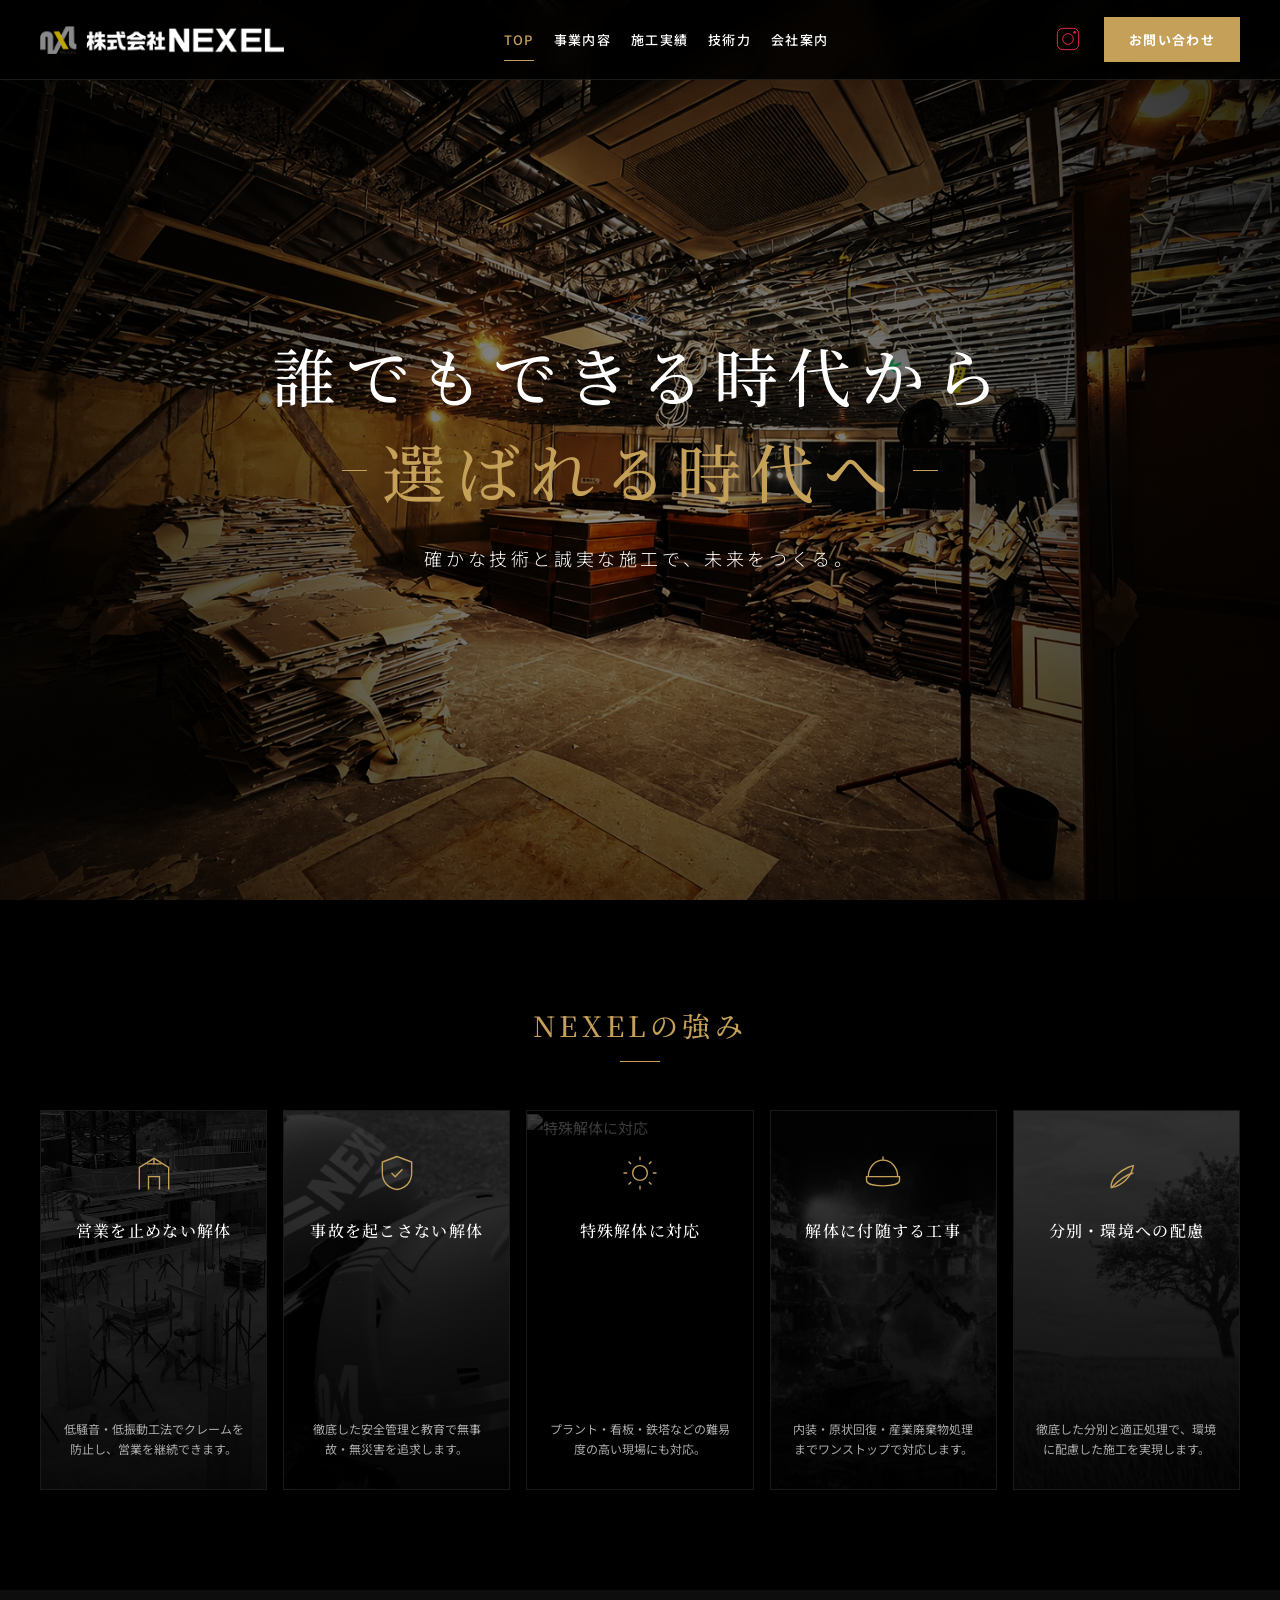
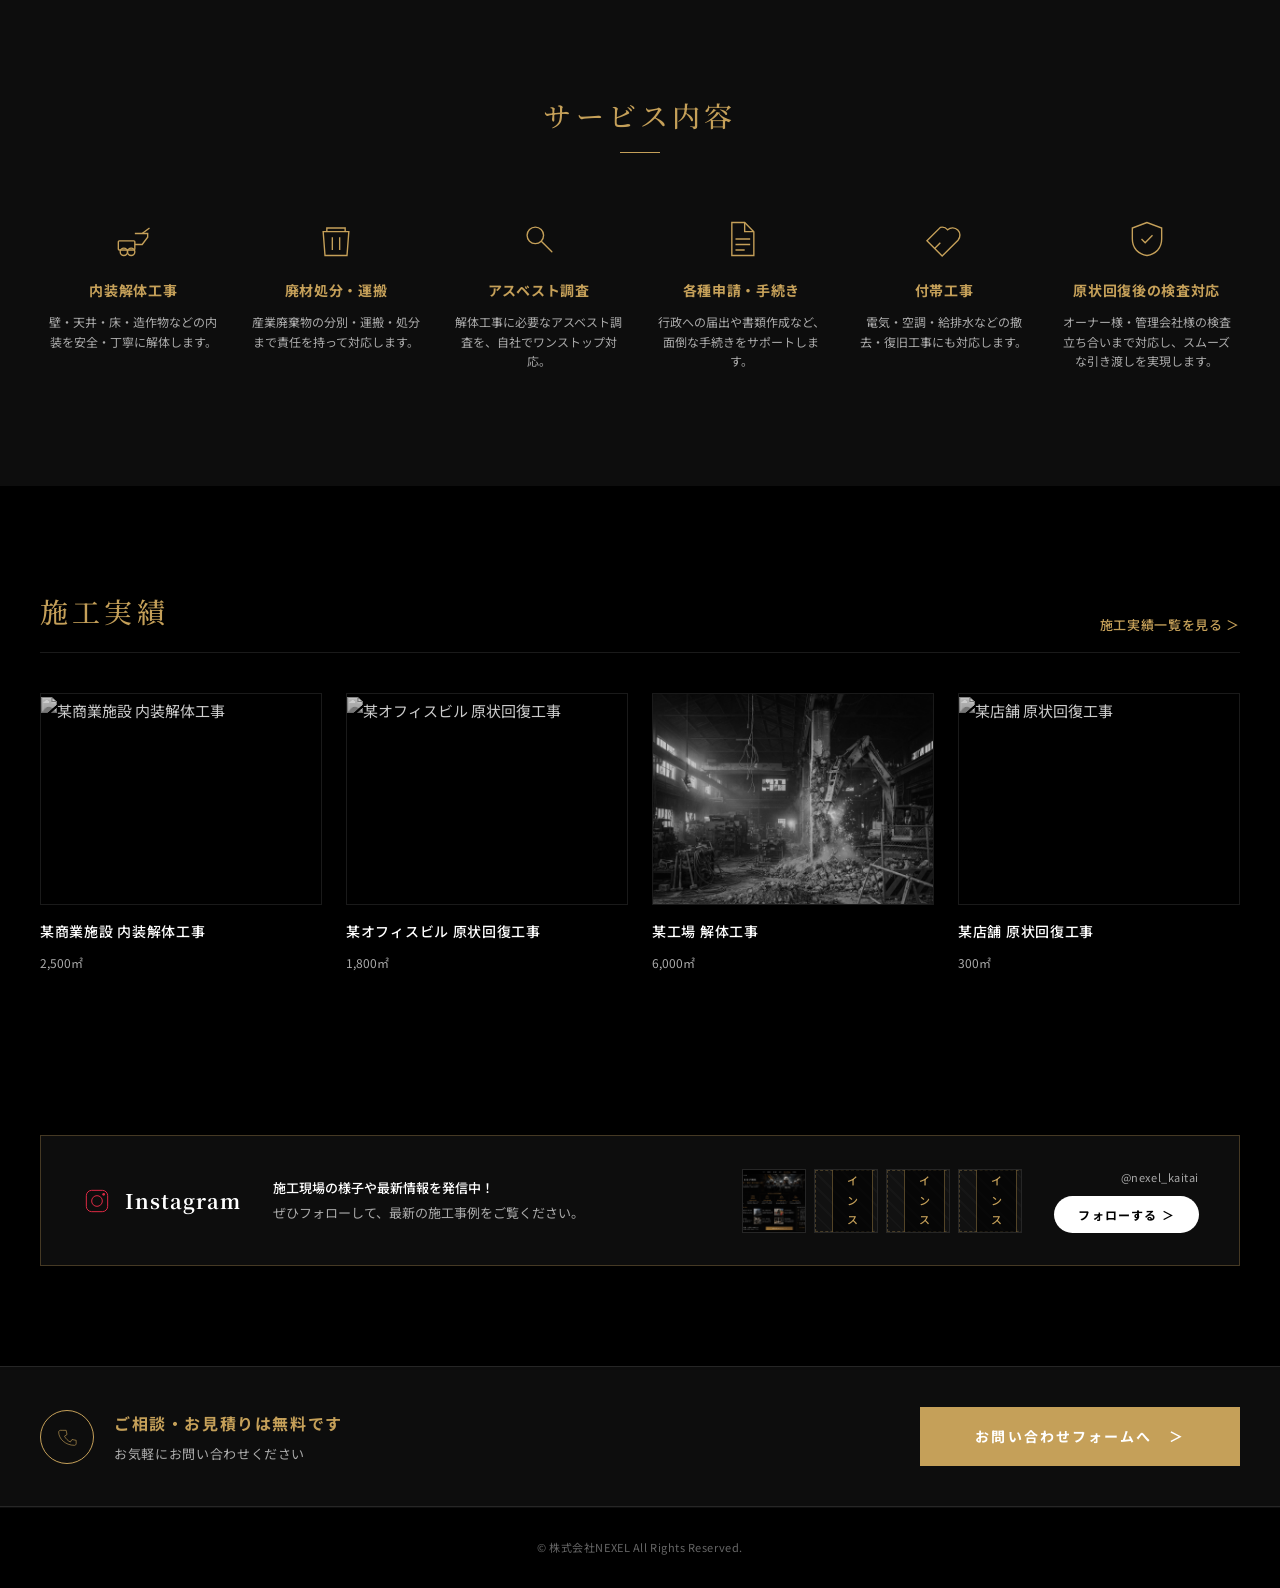
==== commit 1bc06fcb: "style: アスベスト調査のアイコンを虫眼鏡アイコンに変更" ====
--- a/index.html
+++ b/index.html
@@ -183,7 +183,7 @@
           <!-- Service 3 -->
           <div class="service-card">
             <div class="service-card__icon">
-              <img src="images/icons/icon-sparkles.svg" alt="キラキラアイコン">
+              <img src="images/icons/icon-search.svg" alt="虫眼鏡アイコン">
             </div>
             <h3 class="service-card__title">アスベスト調査</h3>
             <p class="service-card__desc">解体工事に必要なアスベスト調査を、自社でワンストップ対応。</p>
